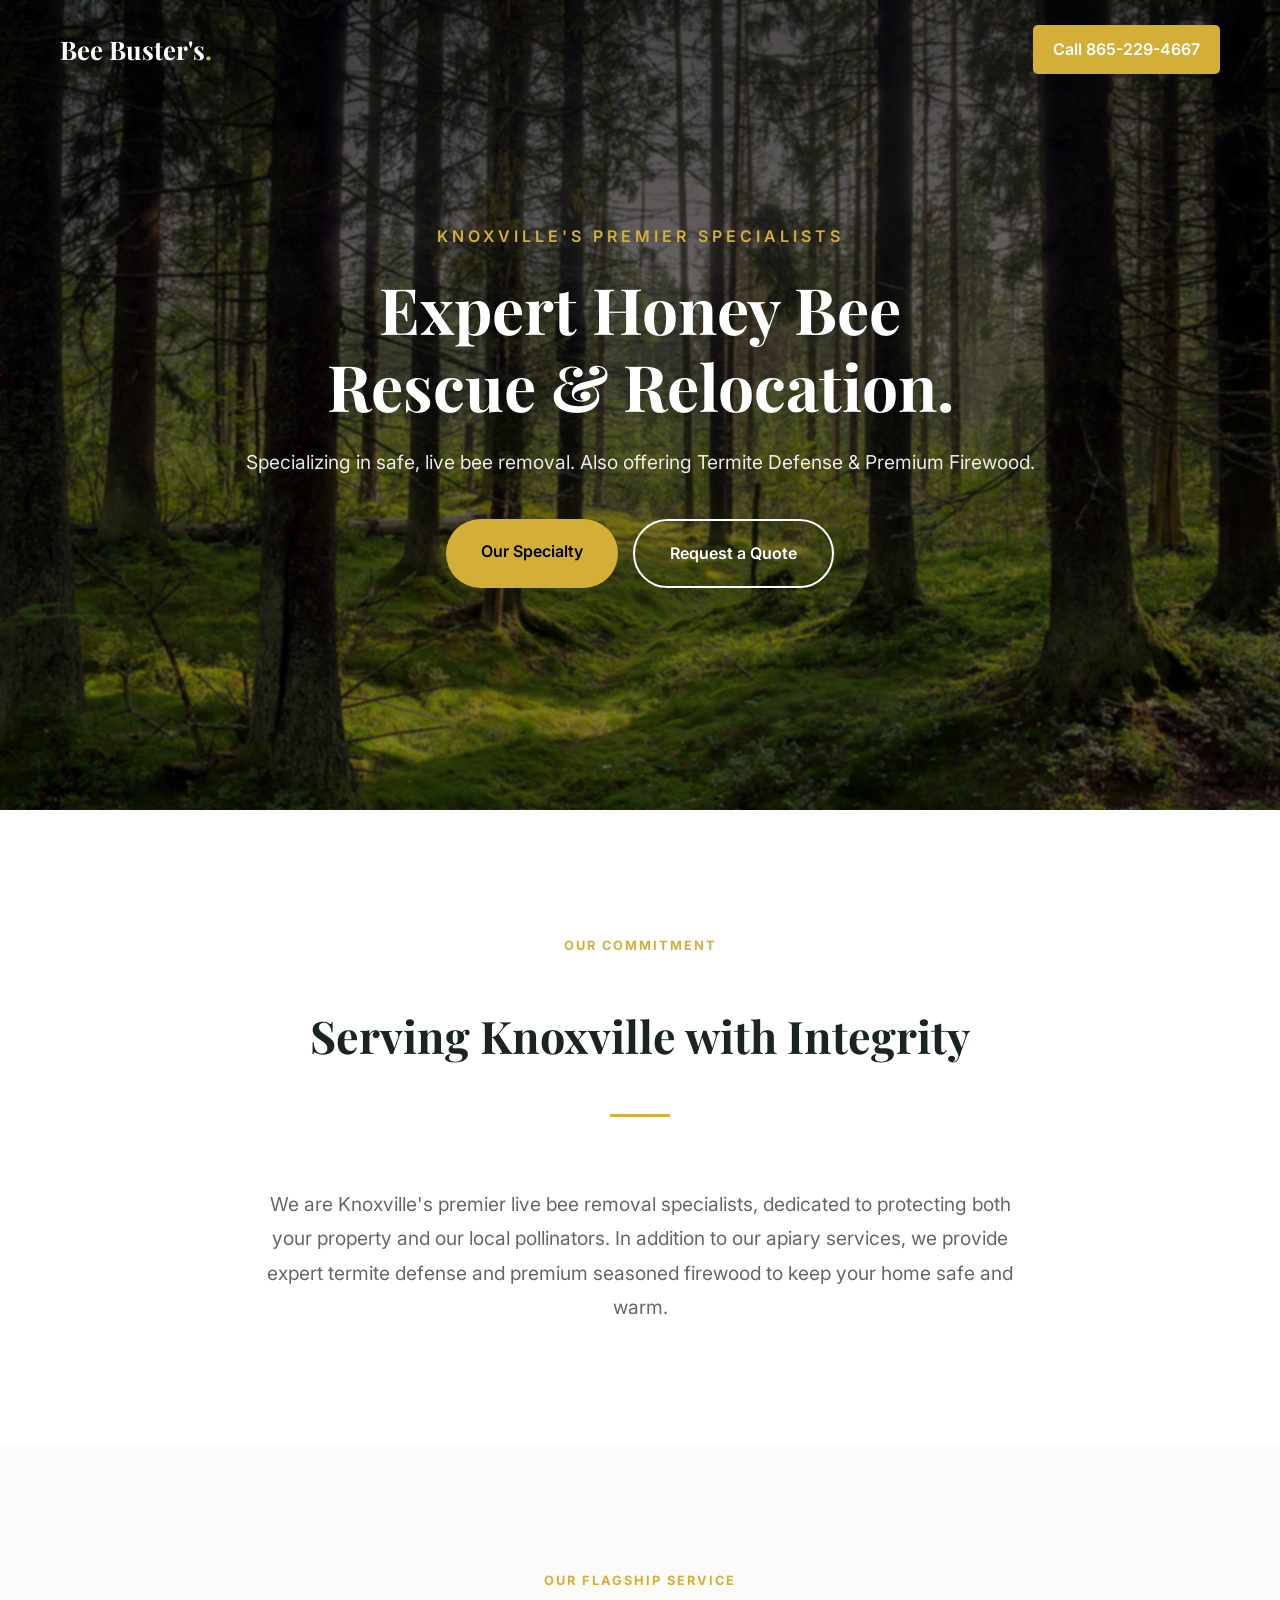
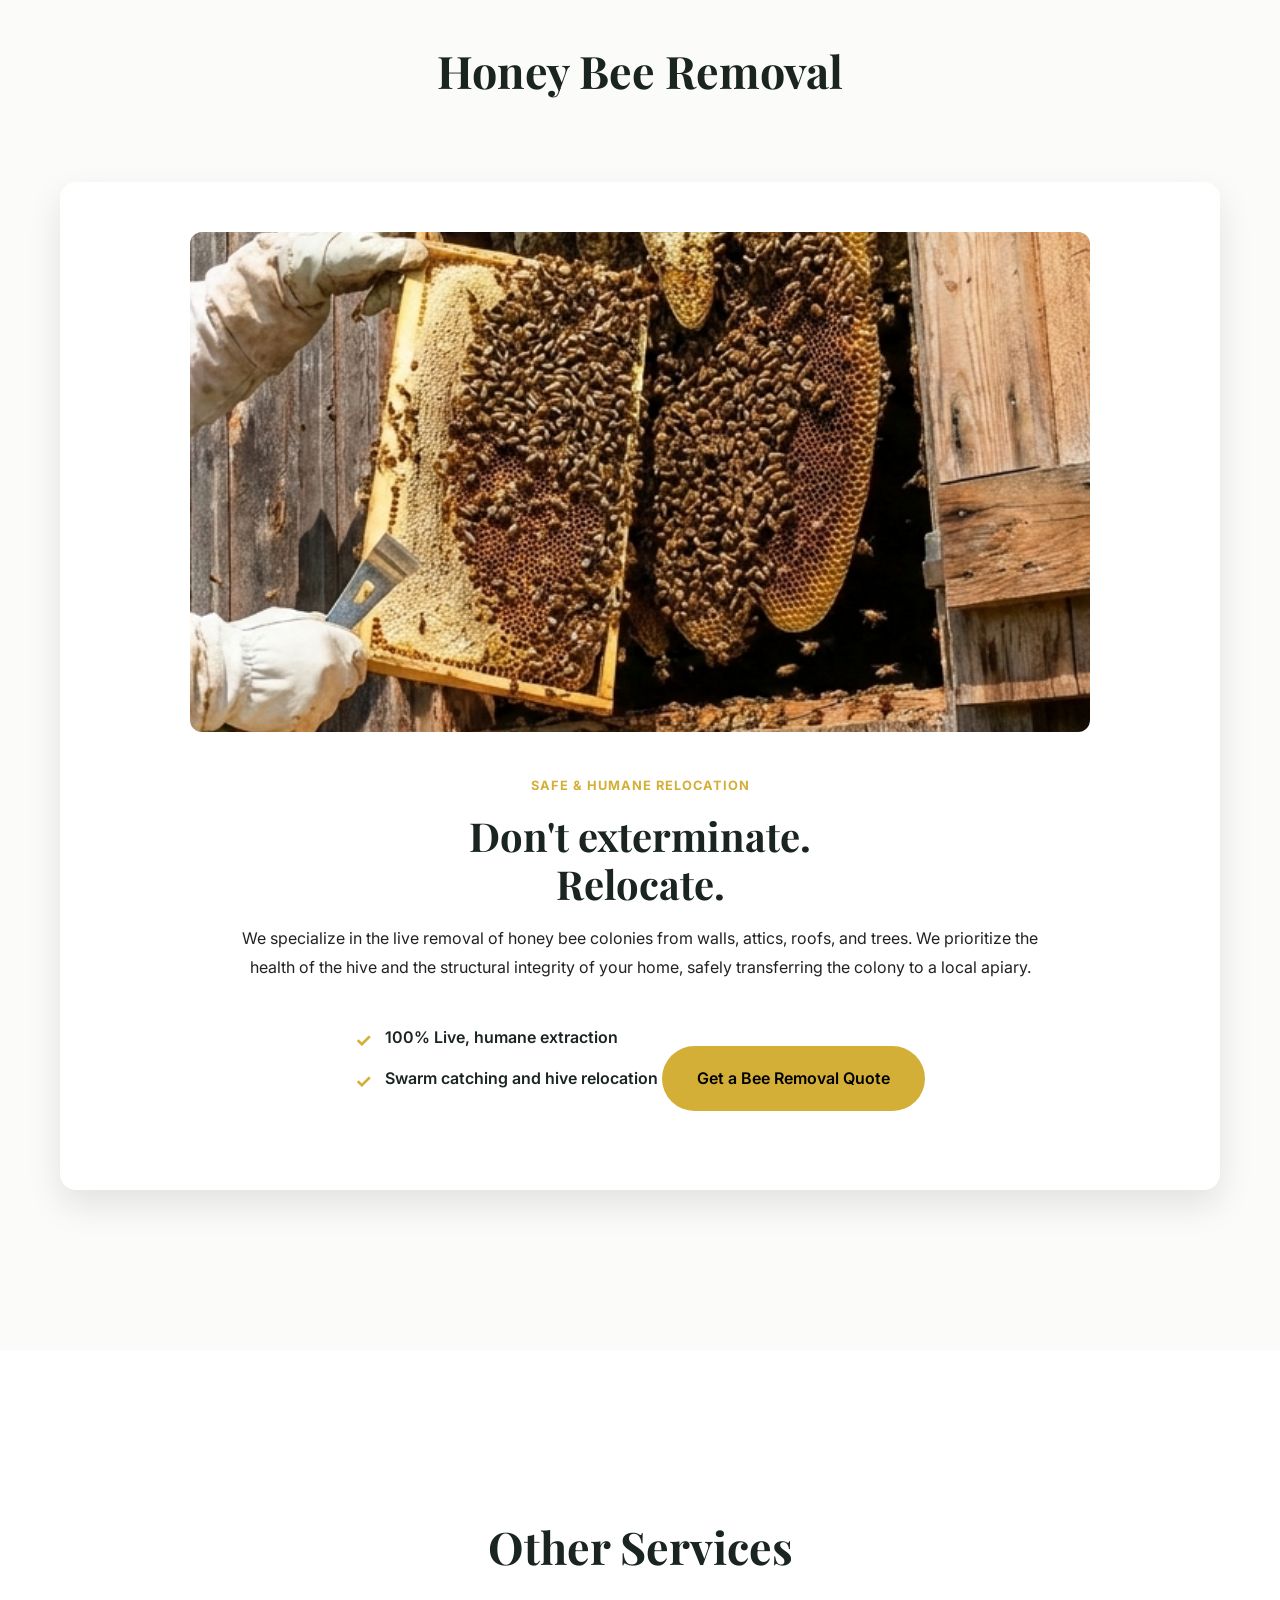
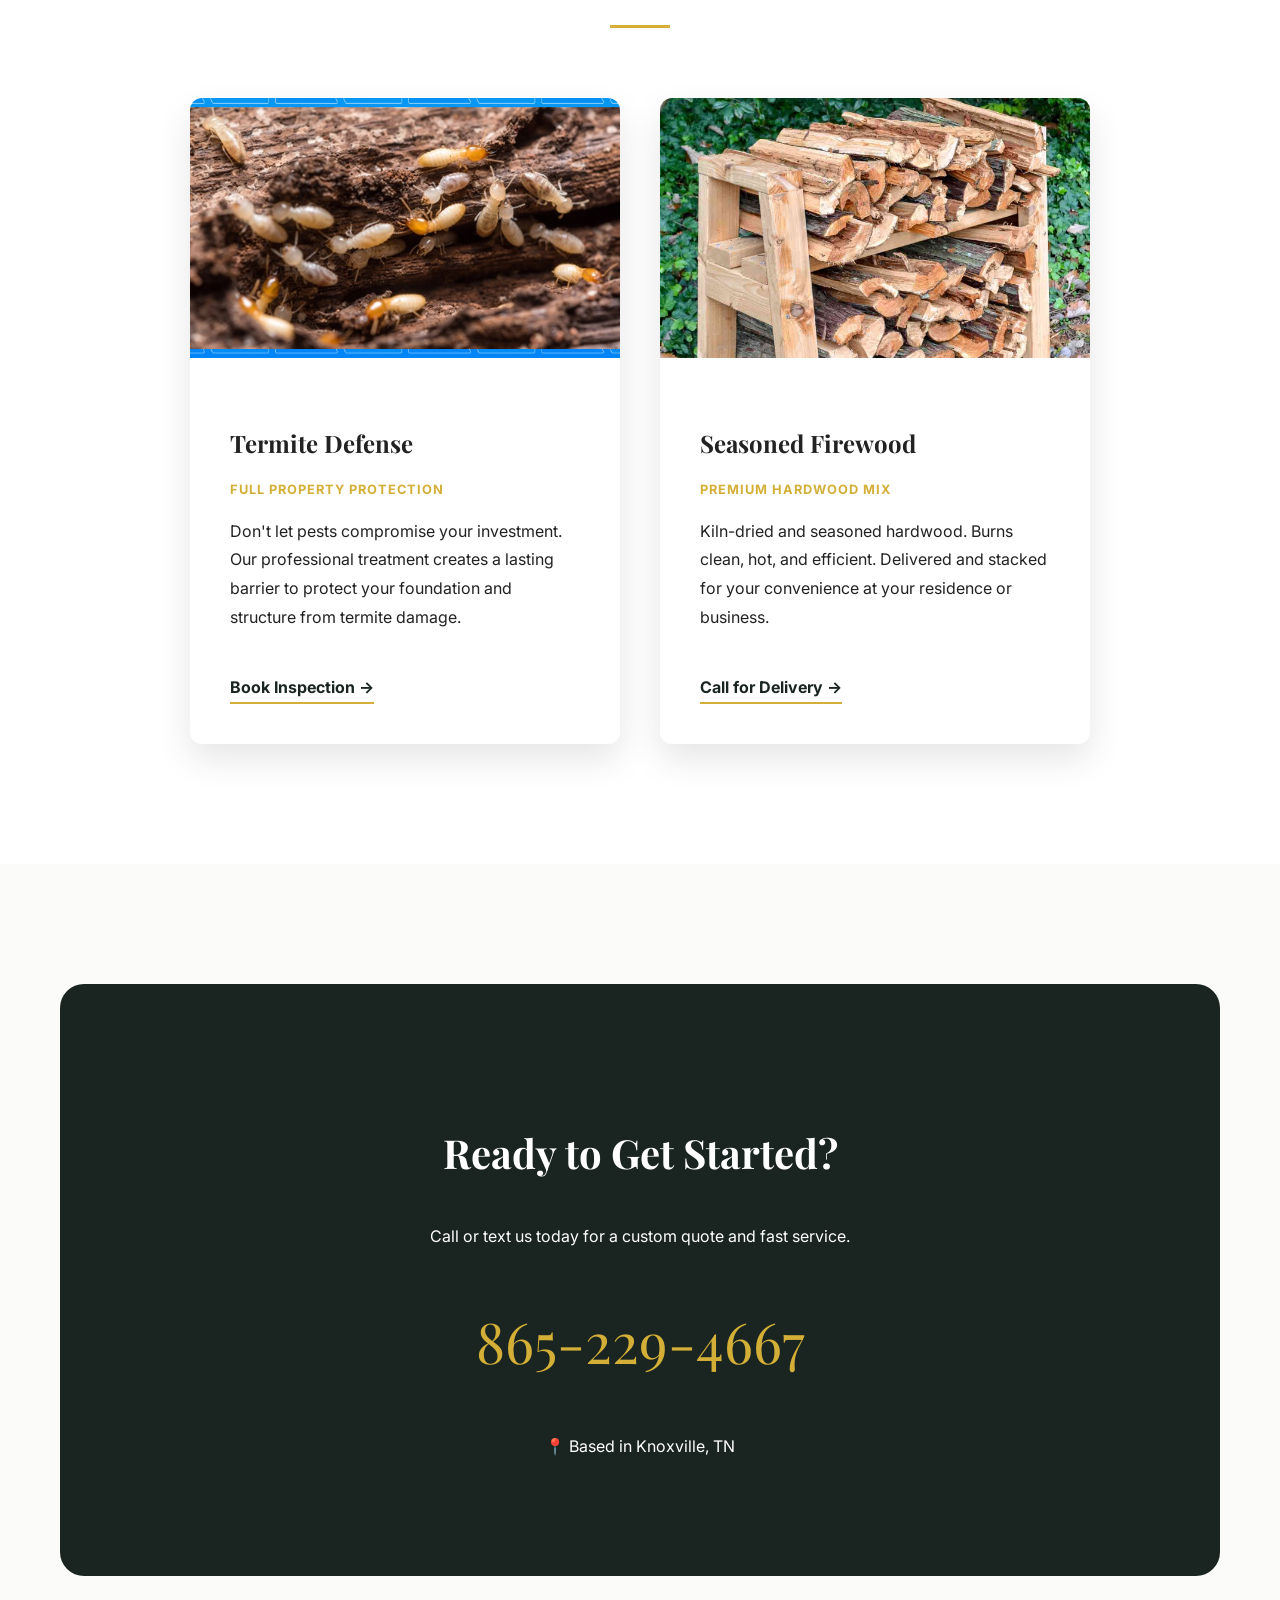
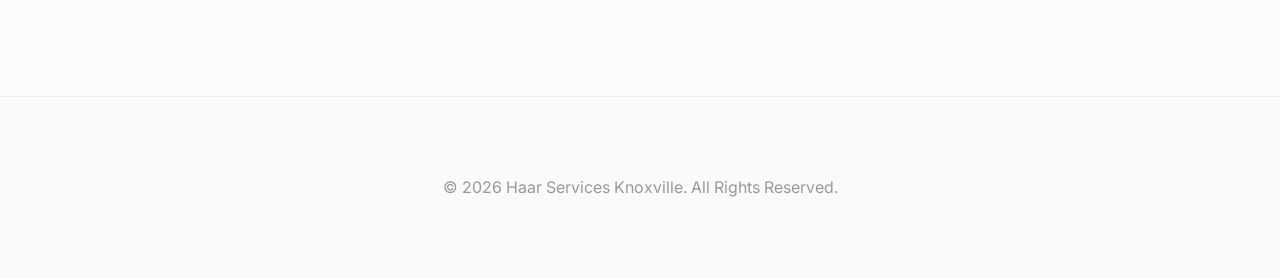
==== index.html @ 061ecbef "Remove redundant pre-title from Other Services section" ====
<!DOCTYPE html>
<html lang="en">
<head>
    <meta charset="UTF-8">
    <meta name="viewport" content="width=device-width, initial-scale=1.0">
    <title>Bee Buster's | Expert Honey Bee Removal</title>
    <link rel="stylesheet" href="style.css">
    <link rel="preconnect" href="https://fonts.googleapis.com">
    <link rel="preconnect" href="https://fonts.gstatic.com" crossorigin>
    <link href="https://fonts.googleapis.com/css2?family=Inter:wght@300;400;600&family=Playfair+Display:wght@700&display=swap" rel="stylesheet">
</head>
<body>

<nav class="navbar" id="navbar">
    <div class="nav-container">
        <a href="#" class="logo">Bee Buster's<span class="accent">.</span></a>
        <a href="tel:8652294667" class="nav-btn">Call 865-229-4667</a>
    </div>
</nav>

<header class="hero">
    <div class="hero-overlay"></div>
    <div class="hero-content fade-in">
        <span class="hero-subtitle">Knoxville's Premier Specialists</span>
        <h1>Expert Honey Bee<br>Rescue & Relocation.</h1>
        <p>Specializing in safe, live bee removal. Also offering Termite Defense & Premium Firewood.</p>
        <div class="hero-buttons">
            <a href="#bee-removal" class="call-btn primary-btn">Our Specialty</a>
            <a href="tel:8652294667" class="call-btn secondary-btn">Request a Quote</a>
        </div>
    </div>
</header>

<section class="about section-pad">
    <div class="container fade-in">
        <div class="section-header">
            <span class="pre-title">Our Commitment</span>
            <h2>Serving Knoxville with Integrity</h2>
            <div class="divider"></div>
        </div>
        <p class="lead-text">We are Knoxville's premier live bee removal specialists, dedicated to protecting both your property and our local pollinators. In addition to our apiary services, we provide expert termite defense and premium seasoned firewood to keep your home safe and warm.</p>
    </div>
</section>

<section id="bee-removal" class="services section-pad bg-light">
    <div class="container">
        <div class="section-header fade-in">
            <span class="pre-title">Our Flagship Service</span>
            <h2>Honey Bee Removal</h2>
        </div>
        
        <div class="featured-service fade-in delay-1">
            <div class="featured-img-wrapper">
                <img src="images/bee_removal.jpg" alt="Live Honey Bee Removal Service">
            </div>
            <div class="featured-content">
                <p class="sub-label">Safe & Humane Relocation</p>
                <h3>Don't exterminate. <br>Relocate.</h3>
                <p>We specialize in the live removal of honey bee colonies from walls, attics, roofs, and trees. We prioritize the health of the hive and the structural integrity of your home, safely transferring the colony to a local apiary.</p>
                
                <ul class="feature-list">
                    <li>100% Live, humane extraction</li>
                    <li>Swarm catching and hive relocation</li>
                </ul>
                
                <a href="tel:8652294667" class="call-btn primary-btn" style="display: inline-block;">Get a Bee Removal Quote</a>
            </div>
        </div>
    </div>
</section>

<section id="other-services" class="services section-pad">
    <div class="container">
        <div class="section-header fade-in">
            <h2>Other Services</h2>
            <div class="divider"></div>
        </div>
        
        <div class="service-container other-services-grid">
            <div class="card fade-in delay-1">
                <div class="card-image">
                    <img src="images/termite.jpg" alt="Termite Removal">
                </div>
                <div class="card-content">
                    <h3>Termite Defense</h3>
                    <p class="sub-label">Full Property Protection</p>
                    <p>Don't let pests compromise your investment. Our professional treatment creates a lasting barrier to protect your foundation and structure from termite damage.</p>
                    <a href="tel:8652294667" class="text-link">Book Inspection &rarr;</a>
                </div>
            </div>

            <div class="card fade-in delay-2">
                <div class="card-image">
                    <img src="images/woodpile.jpg" alt="Seasoned Firewood">
                </div>
                <div class="card-content">
                    <h3>Seasoned Firewood</h3>
                    <p class="sub-label">Premium Hardwood Mix</p>
                    <p>Kiln-dried and seasoned hardwood. Burns clean, hot, and efficient. Delivered and stacked for your convenience at your residence or business.</p>
                    <a href="tel:8652294667" class="text-link">Call for Delivery &rarr;</a>
                </div>
            </div>
        </div>
    </div>
</section>

<section class="contact section-pad bg-light">
    <div class="container fade-in">
        <div class="contact-box">
            <h2>Ready to Get Started?</h2>
            <p>Call or text us today for a custom quote and fast service.</p>
            <a href="tel:8652294667" class="big-phone">865-229-4667</a>
            <p class="location">📍 Based in Knoxville, TN</p>
        </div>
    </div>
</section>

<footer>
    <div class="container">
        <p>© 2026 Haar Services Knoxville. All Rights Reserved.</p>
    </div>
</footer>

<script>
    const observer = new IntersectionObserver((entries) => {
        entries.forEach(entry => {
            if (entry.isIntersecting) {
                entry.target.classList.add('visible');
            }
        });
    }, { threshold: 0.1 });

    document.querySelectorAll('.fade-in').forEach((el) => observer.observe(el));

    window.addEventListener('scroll', () => {
        const nav = document.getElementById('navbar');
        if (window.scrollY > 50) nav.classList.add('scrolled');
        else nav.classList.remove('scrolled');
    });
</script>

</body>
</html>
---- style.css ----
:root {
    --primary: #1A2521;       /* Deep Forest Green/Slate */
    --accent: #D4AF37;        /* Gold Accent */
    --text-dark: #222;
    --text-light: #f4f4f4;
    --bg-light: #FBFBF9;
    --white: #ffffff;
    --font-heading: 'Playfair Display', serif;
    --font-body: 'Inter', sans-serif;
    --shadow: 0 15px 35px rgba(0,0,0,0.1);
}

* { box-sizing: border-box; }
html { scroll-behavior: smooth; }

body {
    margin: 0;
    font-family: var(--font-body);
    color: var(--text-dark);
    background-color: var(--white);
    line-height: 1.8;
}

.container {
    max-width: 1200px;
    margin: 0 auto;
    padding: 0 20px;
}

/* --- Navigation --- */
.navbar {
    position: fixed;
    top: 0; width: 100%; padding: 25px 0;
    z-index: 1000; transition: 0.4s;
}

.navbar.scrolled {
    background: rgba(255, 255, 255, 0.95);
    padding: 15px 0;
    backdrop-filter: blur(10px);
    box-shadow: 0 5px 20px rgba(0,0,0,0.05);
}

.nav-container {
    display: flex; justify-content: space-between;
    align-items: center; max-width: 1200px; margin: 0 auto; padding: 0 20px;
}

.logo { font-family: var(--font-heading); font-size: 1.6rem; color: white; font-weight: 700; text-decoration: none; }
.navbar.scrolled .logo { color: var(--primary); }
.logo .accent { color: var(--accent); }

.nav-btn {
    background: var(--accent); color: white; text-decoration: none;
    padding: 10px 20px; border-radius: 5px; font-weight: 600;
}

/* --- Hero Section --- */
.hero {
    position: relative; height: 90vh;
    display: flex; align-items: center; justify-content: center;
    text-align: center; color: white;
    background: url('images/forest.jpg') center/cover no-repeat fixed;
}

.hero-overlay {
    position: absolute; top: 0; left: 0; width: 100%; height: 100%;
    background: linear-gradient(to bottom, rgba(0,0,0,0.7), rgba(0,0,0,0.4));
    backdrop-filter: blur(1px); z-index: 1;
}

.hero-content { position: relative; z-index: 2; max-width: 850px; padding: 0 20px; }
.hero-subtitle { text-transform: uppercase; letter-spacing: 4px; color: var(--accent); font-weight: 600; }
.hero h1 { font-size: clamp(2.5rem, 5vw, 4rem); margin: 20px 0; font-family: var(--font-heading); line-height: 1.2; }
.hero p { font-size: 1.2rem; margin-bottom: 40px; opacity: 0.9; }

.hero-buttons { display: flex; gap: 15px; justify-content: center; flex-wrap: wrap; }
.call-btn { padding: 18px 35px; border-radius: 50px; font-weight: 600; transition: 0.3s; text-decoration: none; }
.primary-btn { background: var(--accent); color: #000; }
.secondary-btn { border: 2px solid white; color: white; }
.call-btn:hover { transform: translateY(-3px); box-shadow: 0 10px 20px rgba(0,0,0,0.2); }

/* --- Content Sections --- */
.section-pad { padding: 120px 0; }
.bg-light { background-color: var(--bg-light); }
.section-header { text-align: center; margin-bottom: 70px; }
.pre-title { color: var(--accent); font-weight: 700; letter-spacing: 2px; font-size: 0.8rem; text-transform: uppercase; }
.section-header h2 { font-size: 2.8rem; color: var(--primary); font-family: var(--font-heading); }
.divider { width: 60px; height: 3px; background: var(--accent); margin: 20px auto; }
.lead-text { max-width: 750px; margin: 0 auto; text-align: center; font-size: 1.2rem; color: #666; }

/* --- Featured Service (Bee Removal) --- */
.featured-service {
    display: flex;
    flex-direction: column; /* Stacks the image and text vertically */
    gap: 30px;
    align-items: center;    /* Centers everything horizontally */
    text-align: center;     /* Centers the text */
    background: white;
    border-radius: 16px;
    overflow: hidden;
    box-shadow: var(--shadow);
    padding: 50px 40px;
    margin-bottom: 40px;
}

.featured-img-wrapper {
    width: 100%;
    max-width: 900px; /* Prevents the image from getting overly massive on large screens */
    border-radius: 12px;
    overflow: hidden;
}

.featured-img-wrapper img {
    width: 100%;
    height: 100%;
    max-height: 500px; /* Keeps the image at a nice cinematic height */
    object-fit: cover;
    display: block;
    transition: 0.6s ease;
}

.featured-service:hover .featured-img-wrapper img {
    transform: scale(1.03);
}

.featured-content {
    width: 100%;
    max-width: 800px; /* Keeps text lines from getting too wide to read easily */
    padding: 0;
}

.featured-content h3 {
    font-family: var(--font-heading);
    font-size: 2.5rem;
    color: var(--primary);
    margin-top: 0;
    margin-bottom: 15px;
    line-height: 1.2;
}

.feature-list {
    list-style: none;
    padding: 0;
    margin: 25px auto 35px auto; /* Centers the list block itself */
    display: inline-block;       /* Allows auto margins to center it */
    text-align: left;            /* Keeps the text and checkmarks aligned nicely to the left */
}

.feature-list li {
    margin-bottom: 12px;
    padding-left: 30px;
    position: relative;
    font-weight: 600;
    color: var(--primary);
}

.feature-list li::before {
    content: '✓';
    color: var(--accent);
    position: absolute;
    left: 0;
    font-size: 1.2rem;
    font-weight: bold;
}

/* --- Service Cards (Termites & Firewood) --- */
.service-container { display: grid; grid-template-columns: repeat(auto-fit, minmax(320px, 1fr)); gap: 40px; }
.other-services-grid { max-width: 900px; margin: 0 auto; } /* Keeps 2 cards from stretching too wide */

.card {
    background: white; border-radius: 12px; overflow: hidden;
    box-shadow: var(--shadow); transition: 0.4s ease;
}
.card:hover { transform: translateY(-12px); box-shadow: 0 30px 60px rgba(0,0,0,0.12); }

.card-image { height: 260px; position: relative; overflow: hidden; }
.card-image img { width: 100%; height: 100%; object-fit: cover; transition: 0.6s; }
.card:hover .card-image img { transform: scale(1.1); }

.card-content { padding: 40px; }
.card-content h3 { font-family: var(--font-heading); font-size: 1.5rem; margin-bottom: 10px; }
.sub-label { color: var(--accent); text-transform: uppercase; font-size: 0.8rem; font-weight: 700; margin-bottom: 15px; letter-spacing: 1px; }
.text-link { display: inline-block; margin-top: 25px; color: var(--primary); font-weight: 700; border-bottom: 2px solid var(--accent); text-decoration: none; }

/* --- Contact Box --- */
.contact-box {
    background: var(--primary); color: white; padding: 100px 40px;
    border-radius: 24px; text-align: center;
}
.contact-box h2 { font-family: var(--font-heading); font-size: 2.5rem; }
.big-phone { display: block; font-size: 3.5rem; color: var(--accent); margin: 40px 0; font-family: var(--font-heading); text-decoration: none; }

/* --- Animations --- */
.fade-in { opacity: 0; transform: translateY(40px); transition: 1s cubic-bezier(0.22, 1, 0.36, 1); }
.fade-in.visible { opacity: 1; transform: translateY(0); }
.delay-1 { transition-delay: 0.1s; }
.delay-2 { transition-delay: 0.2s; }
.delay-3 { transition-delay: 0.3s; }

footer { padding: 60px 0; text-align: center; background: #fafafa; color: #999; border-top: 1px solid #eee; }

/* --- Responsive Media Queries --- */
@media (max-width: 900px) {
    /* Adjusts the featured bee section padding for tablets/mobile */
    .featured-service { padding: 25px; }
    .featured-img-wrapper img { min-height: 250px; }
}

@media (max-width: 768px) {
    /* General mobile adjustments */
    .hero h1 { font-size: 2.8rem; }
    .big-phone { font-size: 2.2rem; }
    .section-header h2 { font-size: 2.2rem; }
}
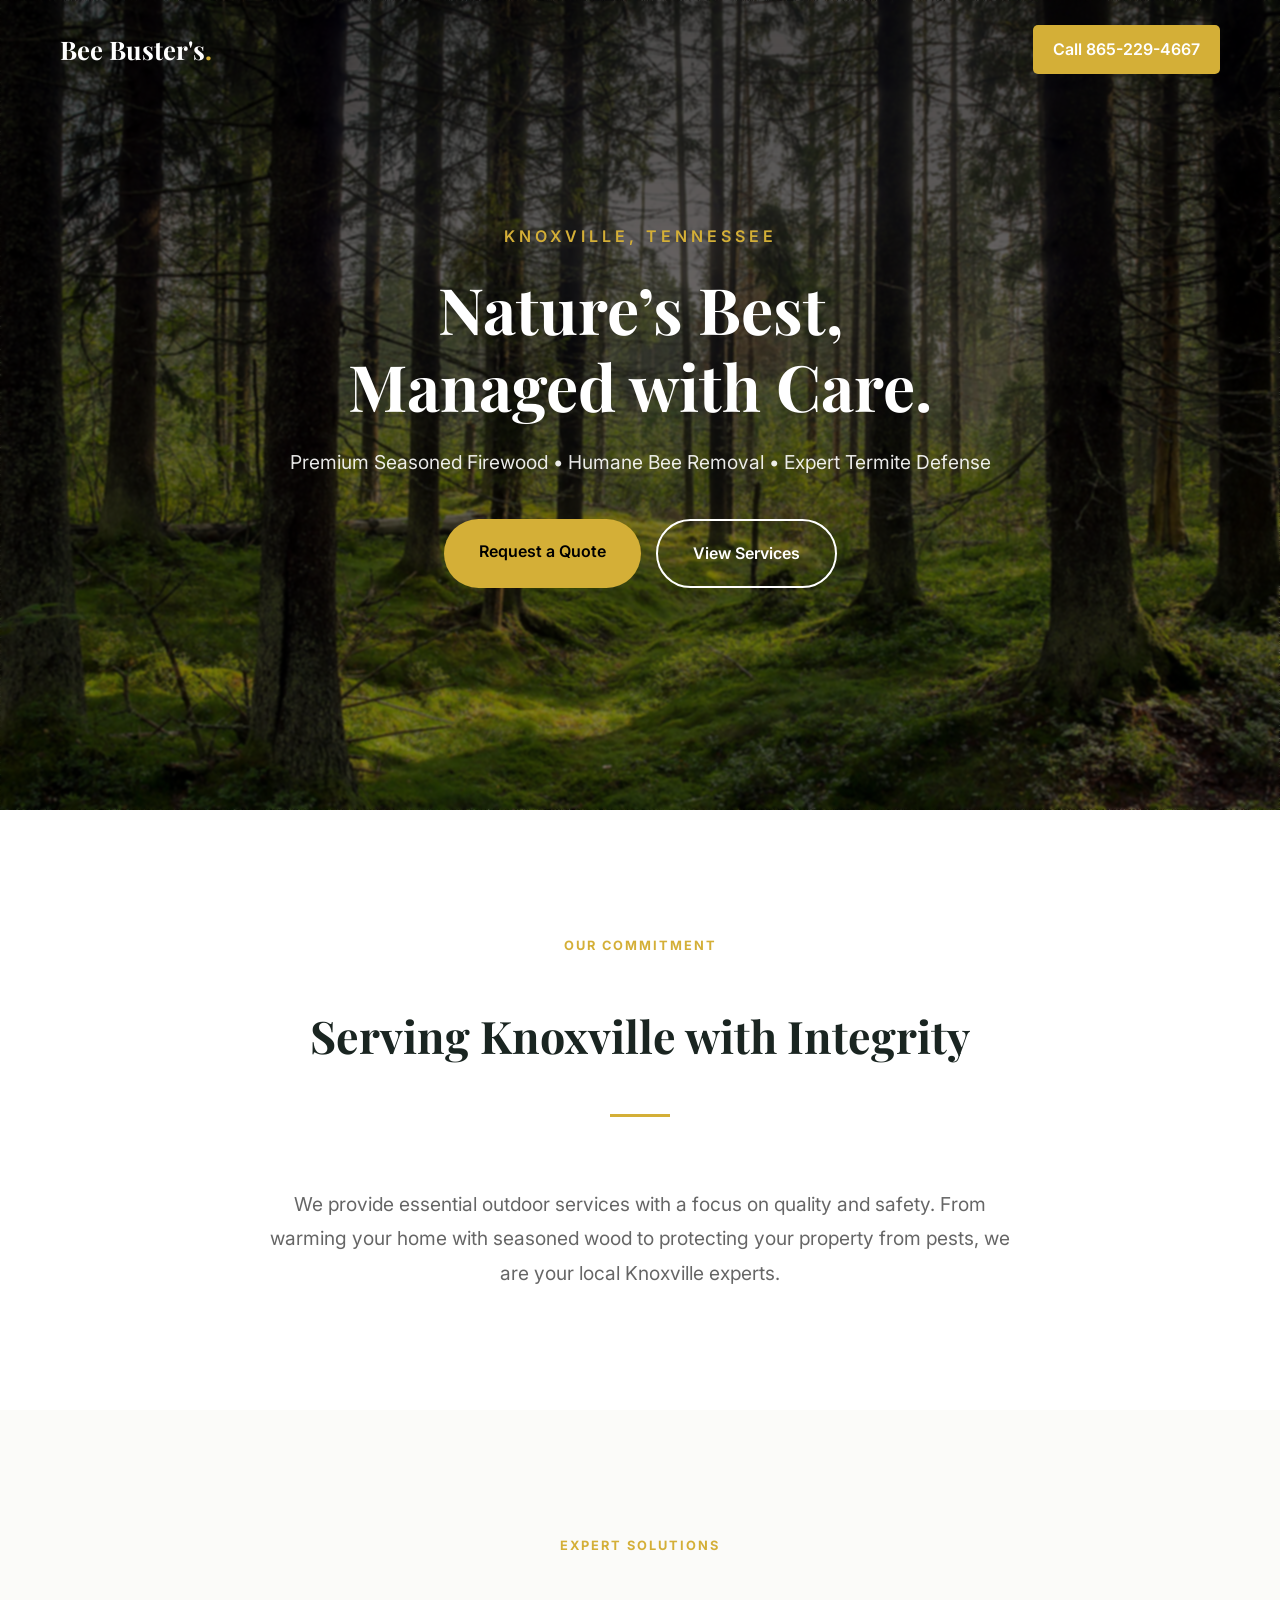
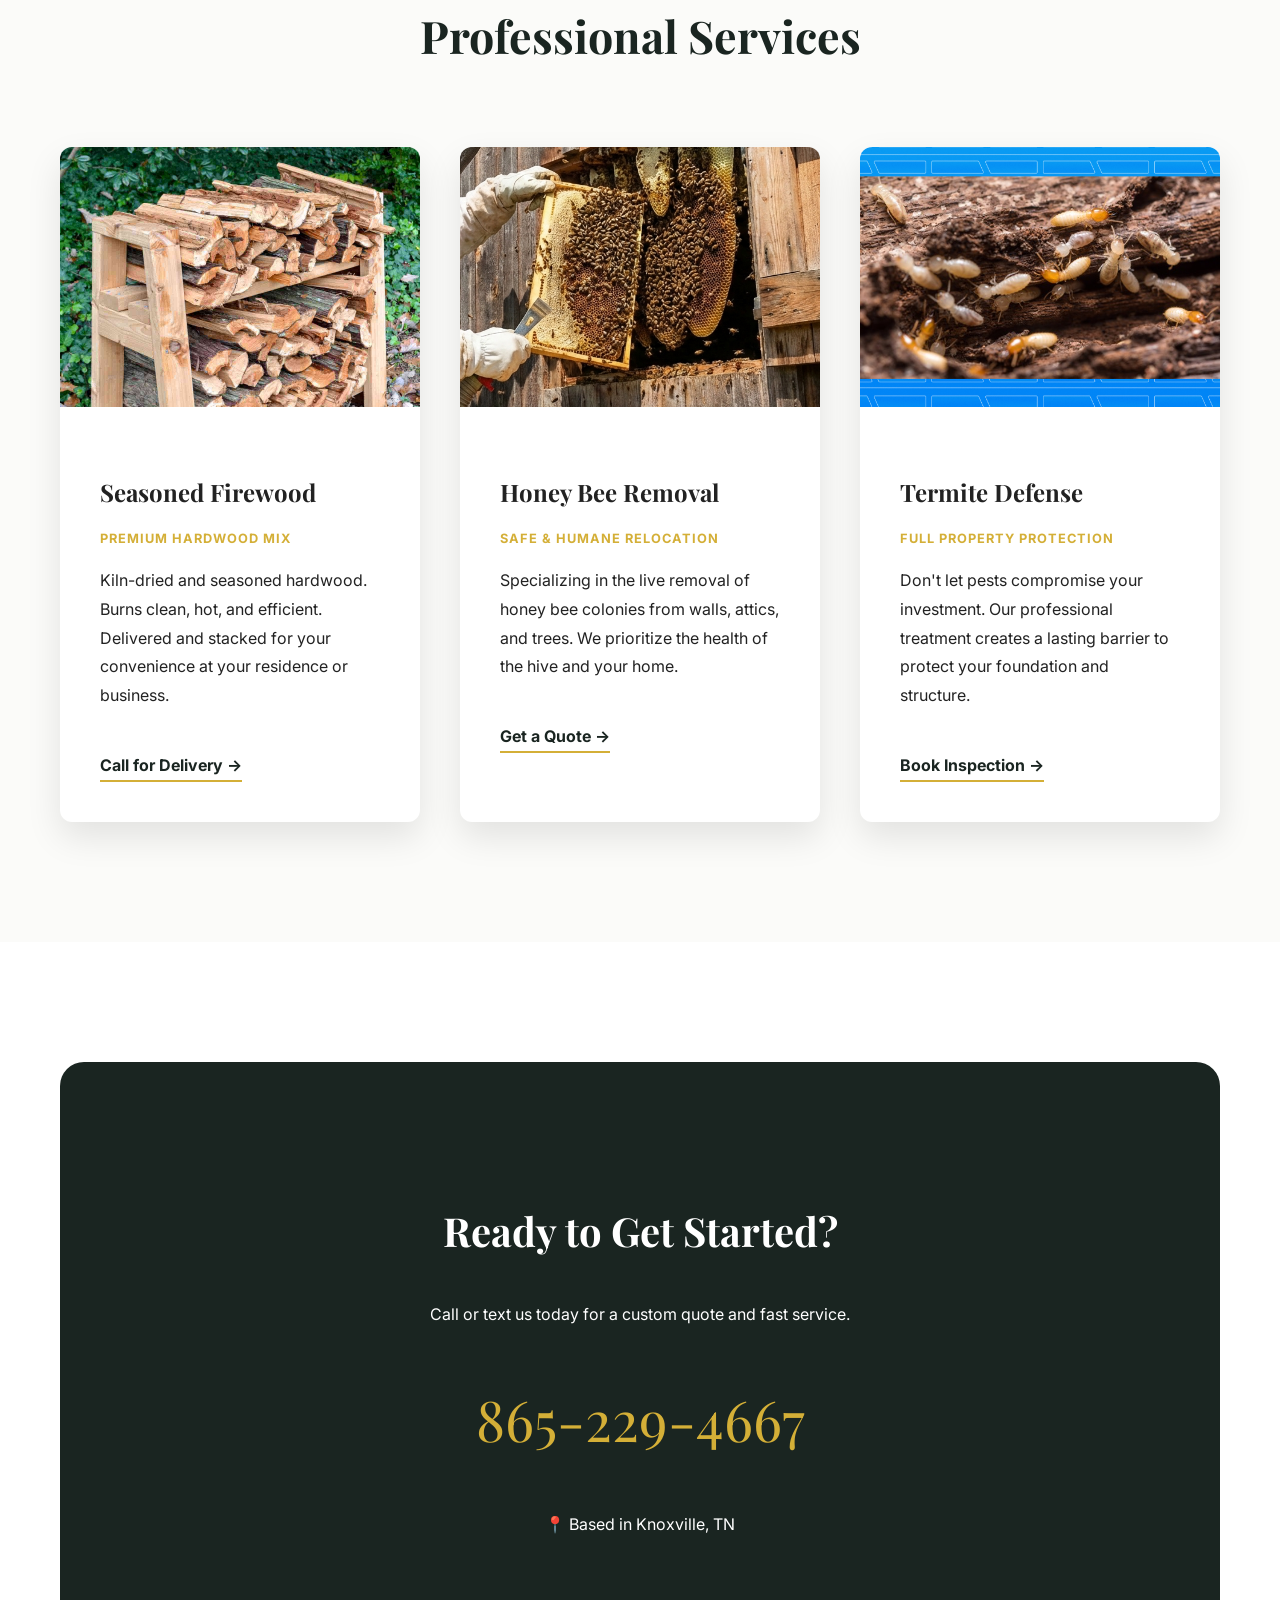
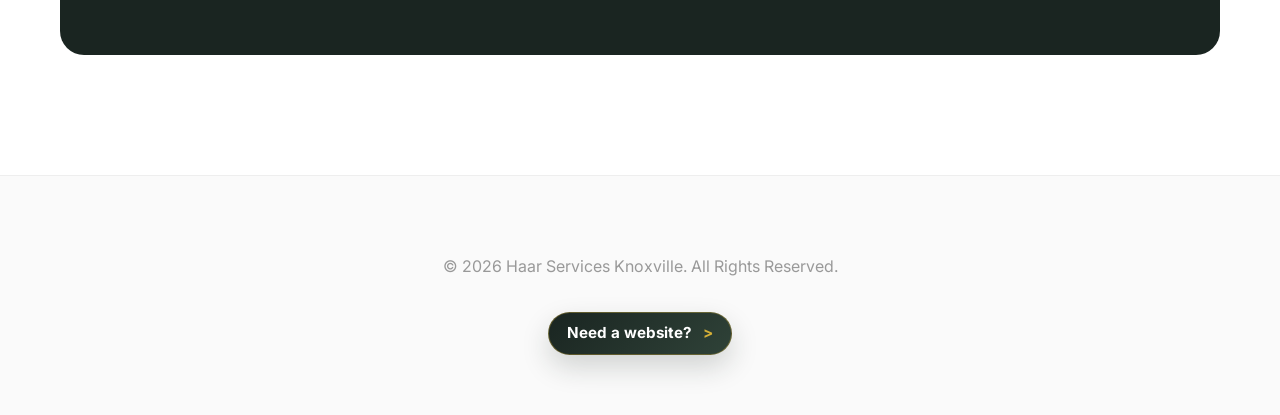
==== commit 813344f5: "Add creator contact section with toggle functionality in footer" ====
--- a/index.html
+++ b/index.html
@@ -3,7 +3,7 @@
 <head>
     <meta charset="UTF-8">
     <meta name="viewport" content="width=device-width, initial-scale=1.0">
-    <title>Bee Buster's | Expert Honey Bee Removal</title>
+    <title>Haar Services | Firewood, Bee Removal & Termite Control</title>
     <link rel="stylesheet" href="style.css">
     <link rel="preconnect" href="https://fonts.googleapis.com">
     <link rel="preconnect" href="https://fonts.gstatic.com" crossorigin>
@@ -21,12 +21,12 @@
 <header class="hero">
     <div class="hero-overlay"></div>
     <div class="hero-content fade-in">
-        <span class="hero-subtitle">Knoxville's Premier Specialists</span>
-        <h1>Expert Honey Bee<br>Rescue & Relocation.</h1>
-        <p>Specializing in safe, live bee removal. Also offering Termite Defense & Premium Firewood.</p>
+        <span class="hero-subtitle">Knoxville, Tennessee</span>
+        <h1>Nature’s Best,<br>Managed with Care.</h1>
+        <p>Premium Seasoned Firewood • Humane Bee Removal • Expert Termite Defense</p>
         <div class="hero-buttons">
-            <a href="#bee-removal" class="call-btn primary-btn">Our Specialty</a>
-            <a href="tel:8652294667" class="call-btn secondary-btn">Request a Quote</a>
+            <a href="tel:8652294667" class="call-btn primary-btn">Request a Quote</a>
+            <a href="#services" class="call-btn secondary-btn">View Services</a>
         </div>
     </div>
 </header>
@@ -38,58 +38,19 @@
             <h2>Serving Knoxville with Integrity</h2>
             <div class="divider"></div>
         </div>
-        <p class="lead-text">We are Knoxville's premier live bee removal specialists, dedicated to protecting both your property and our local pollinators. In addition to our apiary services, we provide expert termite defense and premium seasoned firewood to keep your home safe and warm.</p>
+        <p class="lead-text">We provide essential outdoor services with a focus on quality and safety. From warming your home with seasoned wood to protecting your property from pests, we are your local Knoxville experts.</p>
     </div>
 </section>
 
-<section id="bee-removal" class="services section-pad bg-light">
+<section id="services" class="services section-pad bg-light">
     <div class="container">
         <div class="section-header fade-in">
-            <span class="pre-title">Our Flagship Service</span>
-            <h2>Honey Bee Removal</h2>
+            <span class="pre-title">Expert Solutions</span>
+            <h2>Professional Services</h2>
         </div>
         
-        <div class="featured-service fade-in delay-1">
-            <div class="featured-img-wrapper">
-                <img src="images/bee_removal.jpg" alt="Live Honey Bee Removal Service">
-            </div>
-            <div class="featured-content">
-                <p class="sub-label">Safe & Humane Relocation</p>
-                <h3>Don't exterminate. <br>Relocate.</h3>
-                <p>We specialize in the live removal of honey bee colonies from walls, attics, roofs, and trees. We prioritize the health of the hive and the structural integrity of your home, safely transferring the colony to a local apiary.</p>
-                
-                <ul class="feature-list">
-                    <li>100% Live, humane extraction</li>
-                    <li>Swarm catching and hive relocation</li>
-                </ul>
-                
-                <a href="tel:8652294667" class="call-btn primary-btn" style="display: inline-block;">Get a Bee Removal Quote</a>
-            </div>
-        </div>
-    </div>
-</section>
-
-<section id="other-services" class="services section-pad">
-    <div class="container">
-        <div class="section-header fade-in">
-            <h2>Other Services</h2>
-            <div class="divider"></div>
-        </div>
-        
-        <div class="service-container other-services-grid">
+        <div class="service-container">
             <div class="card fade-in delay-1">
-                <div class="card-image">
-                    <img src="images/termite.jpg" alt="Termite Removal">
-                </div>
-                <div class="card-content">
-                    <h3>Termite Defense</h3>
-                    <p class="sub-label">Full Property Protection</p>
-                    <p>Don't let pests compromise your investment. Our professional treatment creates a lasting barrier to protect your foundation and structure from termite damage.</p>
-                    <a href="tel:8652294667" class="text-link">Book Inspection &rarr;</a>
-                </div>
-            </div>
-
-            <div class="card fade-in delay-2">
                 <div class="card-image">
                     <img src="images/woodpile.jpg" alt="Seasoned Firewood">
                 </div>
@@ -100,11 +61,35 @@
                     <a href="tel:8652294667" class="text-link">Call for Delivery &rarr;</a>
                 </div>
             </div>
+
+            <div class="card fade-in delay-2">
+                <div class="card-image">
+                    <img src="images/bee_removal.jpg" alt="Honey Bee Removal">
+                </div>
+                <div class="card-content">
+                    <h3>Honey Bee Removal</h3>
+                    <p class="sub-label">Safe & Humane Relocation</p>
+                    <p>Specializing in the live removal of honey bee colonies from walls, attics, and trees. We prioritize the health of the hive and your home.</p>
+                    <a href="tel:8652294667" class="text-link">Get a Quote &rarr;</a>
+                </div>
+            </div>
+
+            <div class="card fade-in delay-3">
+                <div class="card-image">
+                    <img src="images/termite.jpg" alt="Termite Removal">
+                </div>
+                <div class="card-content">
+                    <h3>Termite Defense</h3>
+                    <p class="sub-label">Full Property Protection</p>
+                    <p>Don't let pests compromise your investment. Our professional treatment creates a lasting barrier to protect your foundation and structure.</p>
+                    <a href="tel:8652294667" class="text-link">Book Inspection &rarr;</a>
+                </div>
+            </div>
         </div>
     </div>
 </section>
 
-<section class="contact section-pad bg-light">
+<section class="contact section-pad">
     <div class="container fade-in">
         <div class="contact-box">
             <h2>Ready to Get Started?</h2>
@@ -118,6 +103,17 @@
 <footer>
     <div class="container">
         <p>© 2026 Haar Services Knoxville. All Rights Reserved.</p>
+        <div class="creator-badge">
+            <button class="creator-toggle" type="button" aria-expanded="false" aria-controls="creator-contact">
+                Need a website?
+            </button>
+            <div class="creator-contact" id="creator-contact" hidden>
+                <span>Call/Text:</span>
+                <a href="tel:4044836216">404-483-6216</a>
+                <span>or Email me at:</span>
+                <a href="mailto:mehta.dimple94@gmail.com?subject=Website%20Inquiry">mehta.dimple94@gmail.com</a>
+            </div>
+        </div>
     </div>
 </footer>
 
@@ -137,7 +133,18 @@
         if (window.scrollY > 50) nav.classList.add('scrolled');
         else nav.classList.remove('scrolled');
     });
+
+    const creatorToggle = document.querySelector('.creator-toggle');
+    const creatorContact = document.getElementById('creator-contact');
+
+    if (creatorToggle && creatorContact) {
+        creatorToggle.addEventListener('click', () => {
+            const isExpanded = creatorToggle.getAttribute('aria-expanded') === 'true';
+            creatorToggle.setAttribute('aria-expanded', String(!isExpanded));
+            creatorContact.hidden = isExpanded;
+        });
+    }
 </script>
 
 </body>
-</html>+</html>
--- a/style.css
+++ b/style.css
@@ -89,85 +89,8 @@
 .divider { width: 60px; height: 3px; background: var(--accent); margin: 20px auto; }
 .lead-text { max-width: 750px; margin: 0 auto; text-align: center; font-size: 1.2rem; color: #666; }
 
-/* --- Featured Service (Bee Removal) --- */
-.featured-service {
-    display: flex;
-    flex-direction: column; /* Stacks the image and text vertically */
-    gap: 30px;
-    align-items: center;    /* Centers everything horizontally */
-    text-align: center;     /* Centers the text */
-    background: white;
-    border-radius: 16px;
-    overflow: hidden;
-    box-shadow: var(--shadow);
-    padding: 50px 40px;
-    margin-bottom: 40px;
-}
-
-.featured-img-wrapper {
-    width: 100%;
-    max-width: 900px; /* Prevents the image from getting overly massive on large screens */
-    border-radius: 12px;
-    overflow: hidden;
-}
-
-.featured-img-wrapper img {
-    width: 100%;
-    height: 100%;
-    max-height: 500px; /* Keeps the image at a nice cinematic height */
-    object-fit: cover;
-    display: block;
-    transition: 0.6s ease;
-}
-
-.featured-service:hover .featured-img-wrapper img {
-    transform: scale(1.03);
-}
-
-.featured-content {
-    width: 100%;
-    max-width: 800px; /* Keeps text lines from getting too wide to read easily */
-    padding: 0;
-}
-
-.featured-content h3 {
-    font-family: var(--font-heading);
-    font-size: 2.5rem;
-    color: var(--primary);
-    margin-top: 0;
-    margin-bottom: 15px;
-    line-height: 1.2;
-}
-
-.feature-list {
-    list-style: none;
-    padding: 0;
-    margin: 25px auto 35px auto; /* Centers the list block itself */
-    display: inline-block;       /* Allows auto margins to center it */
-    text-align: left;            /* Keeps the text and checkmarks aligned nicely to the left */
-}
-
-.feature-list li {
-    margin-bottom: 12px;
-    padding-left: 30px;
-    position: relative;
-    font-weight: 600;
-    color: var(--primary);
-}
-
-.feature-list li::before {
-    content: '✓';
-    color: var(--accent);
-    position: absolute;
-    left: 0;
-    font-size: 1.2rem;
-    font-weight: bold;
-}
-
-/* --- Service Cards (Termites & Firewood) --- */
+/* --- Service Cards --- */
 .service-container { display: grid; grid-template-columns: repeat(auto-fit, minmax(320px, 1fr)); gap: 40px; }
-.other-services-grid { max-width: 900px; margin: 0 auto; } /* Keeps 2 cards from stretching too wide */
-
 .card {
     background: white; border-radius: 12px; overflow: hidden;
     box-shadow: var(--shadow); transition: 0.4s ease;
@@ -200,16 +123,79 @@
 
 footer { padding: 60px 0; text-align: center; background: #fafafa; color: #999; border-top: 1px solid #eee; }
 
-/* --- Responsive Media Queries --- */
-@media (max-width: 900px) {
-    /* Adjusts the featured bee section padding for tablets/mobile */
-    .featured-service { padding: 25px; }
-    .featured-img-wrapper img { min-height: 250px; }
+.creator-badge {
+    display: inline-grid;
+    justify-items: center;
+    gap: 10px;
+    margin-top: 16px;
+    font-size: 0.95rem;
+    line-height: 1.2;
+}
+
+.creator-toggle {
+    border: 1px solid rgba(212, 175, 55, 0.35);
+    border-radius: 999px;
+    padding: 11px 18px;
+    color: var(--white);
+    background: linear-gradient(135deg, var(--primary), #2f4238);
+    box-shadow: 0 12px 28px rgba(26,37,33,0.18);
+    font: inherit;
+    font-weight: 700;
+    cursor: pointer;
+    transition: 0.25s ease;
+}
+
+.creator-toggle::after {
+    content: ">";
+    display: inline-block;
+    margin-left: 7px;
+    color: var(--accent);
+    font-weight: 700;
+    transition: 0.25s ease;
+}
+
+.creator-toggle[aria-expanded="true"]::after {
+    transform: rotate(90deg);
+}
+
+.creator-toggle:hover {
+    border-color: var(--accent);
+    transform: translateY(-2px);
+    box-shadow: 0 16px 34px rgba(26,37,33,0.22);
+}
+
+.creator-contact {
+    display: inline-flex;
+    align-items: center;
+    justify-content: center;
+    flex-wrap: wrap;
+    gap: 6px;
+    max-width: 100%;
+    padding: 11px 16px;
+    border: 1px solid #e6e0d2;
+    border-radius: 14px;
+    color: #777;
+    background: var(--white);
+    box-shadow: 0 10px 24px rgba(0,0,0,0.06);
+}
+
+.creator-contact[hidden] {
+    display: none;
+}
+
+.creator-badge a {
+    color: var(--primary);
+    font-weight: 700;
+    text-decoration: none;
+}
+
+.creator-badge a:hover {
+    color: var(--accent);
 }
 
 @media (max-width: 768px) {
-    /* General mobile adjustments */
     .hero h1 { font-size: 2.8rem; }
     .big-phone { font-size: 2.2rem; }
     .section-header h2 { font-size: 2.2rem; }
-}+    .creator-contact { max-width: 320px; }
+}
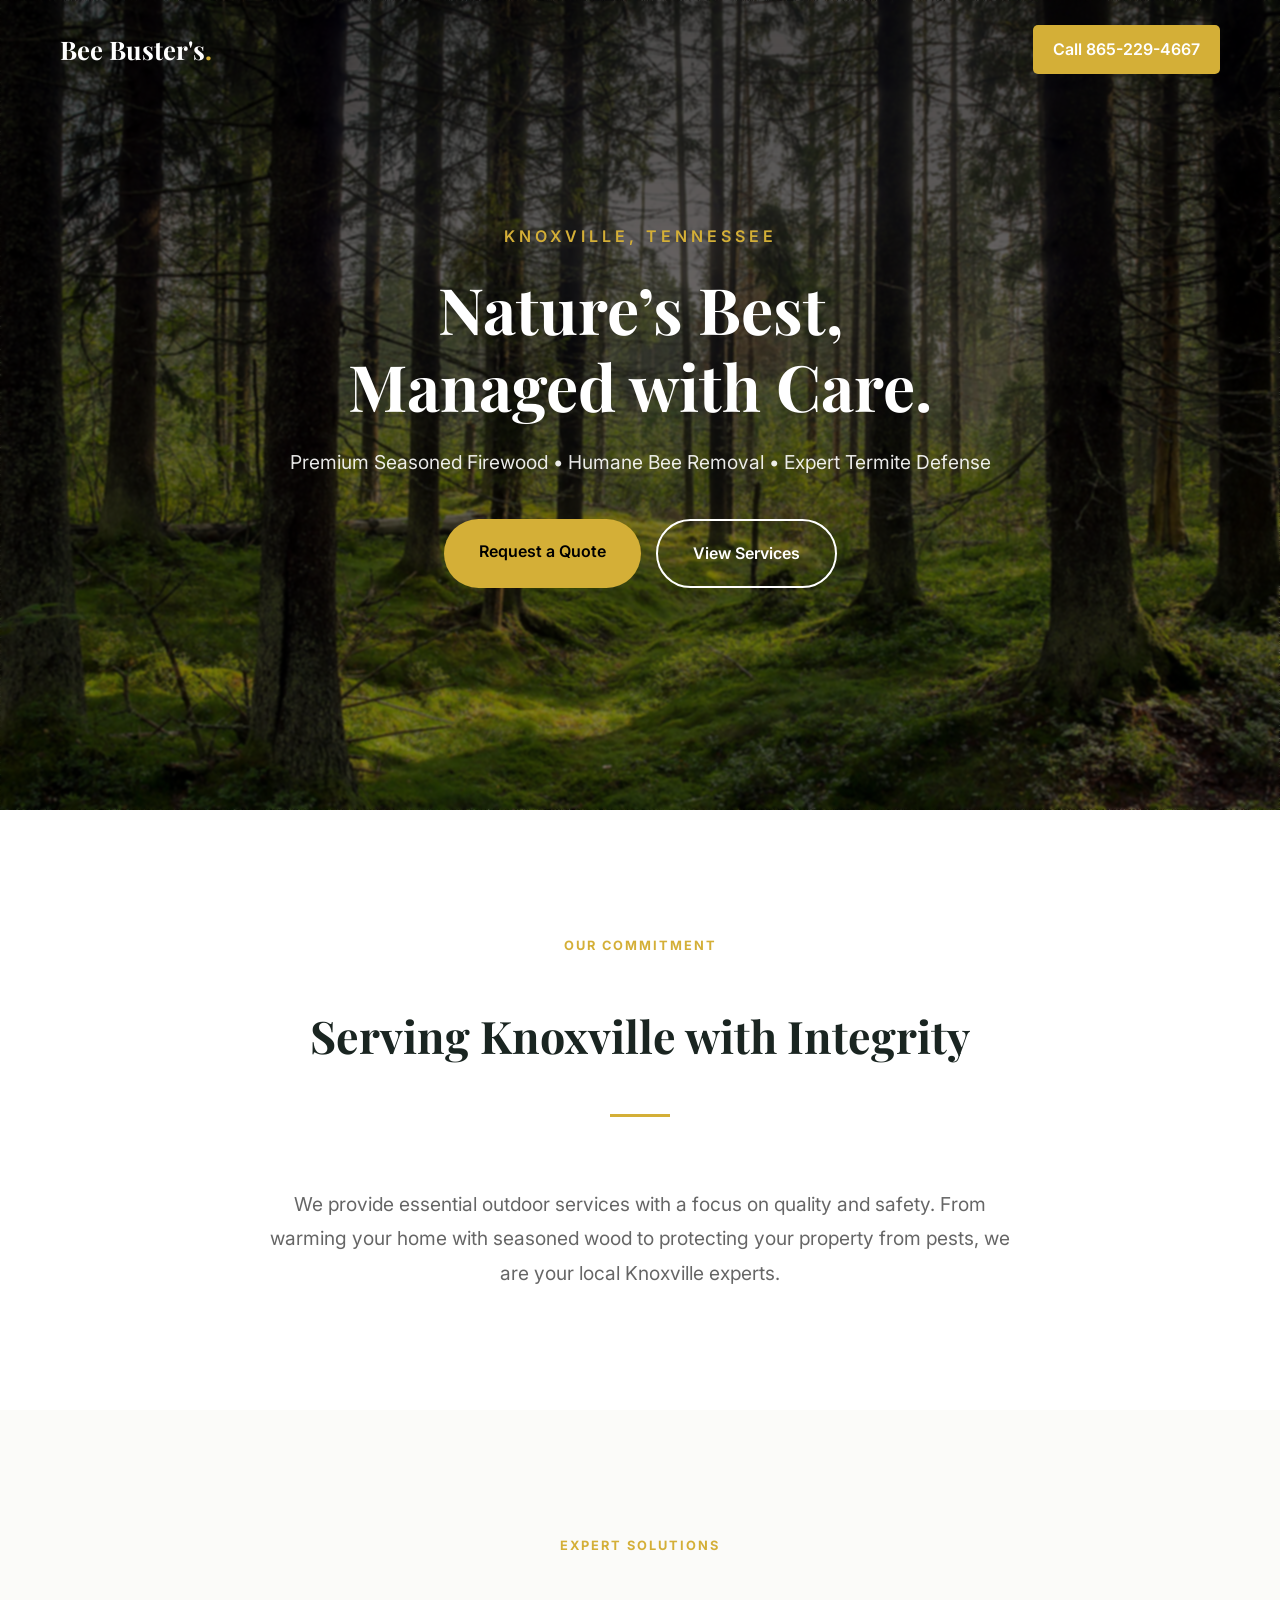
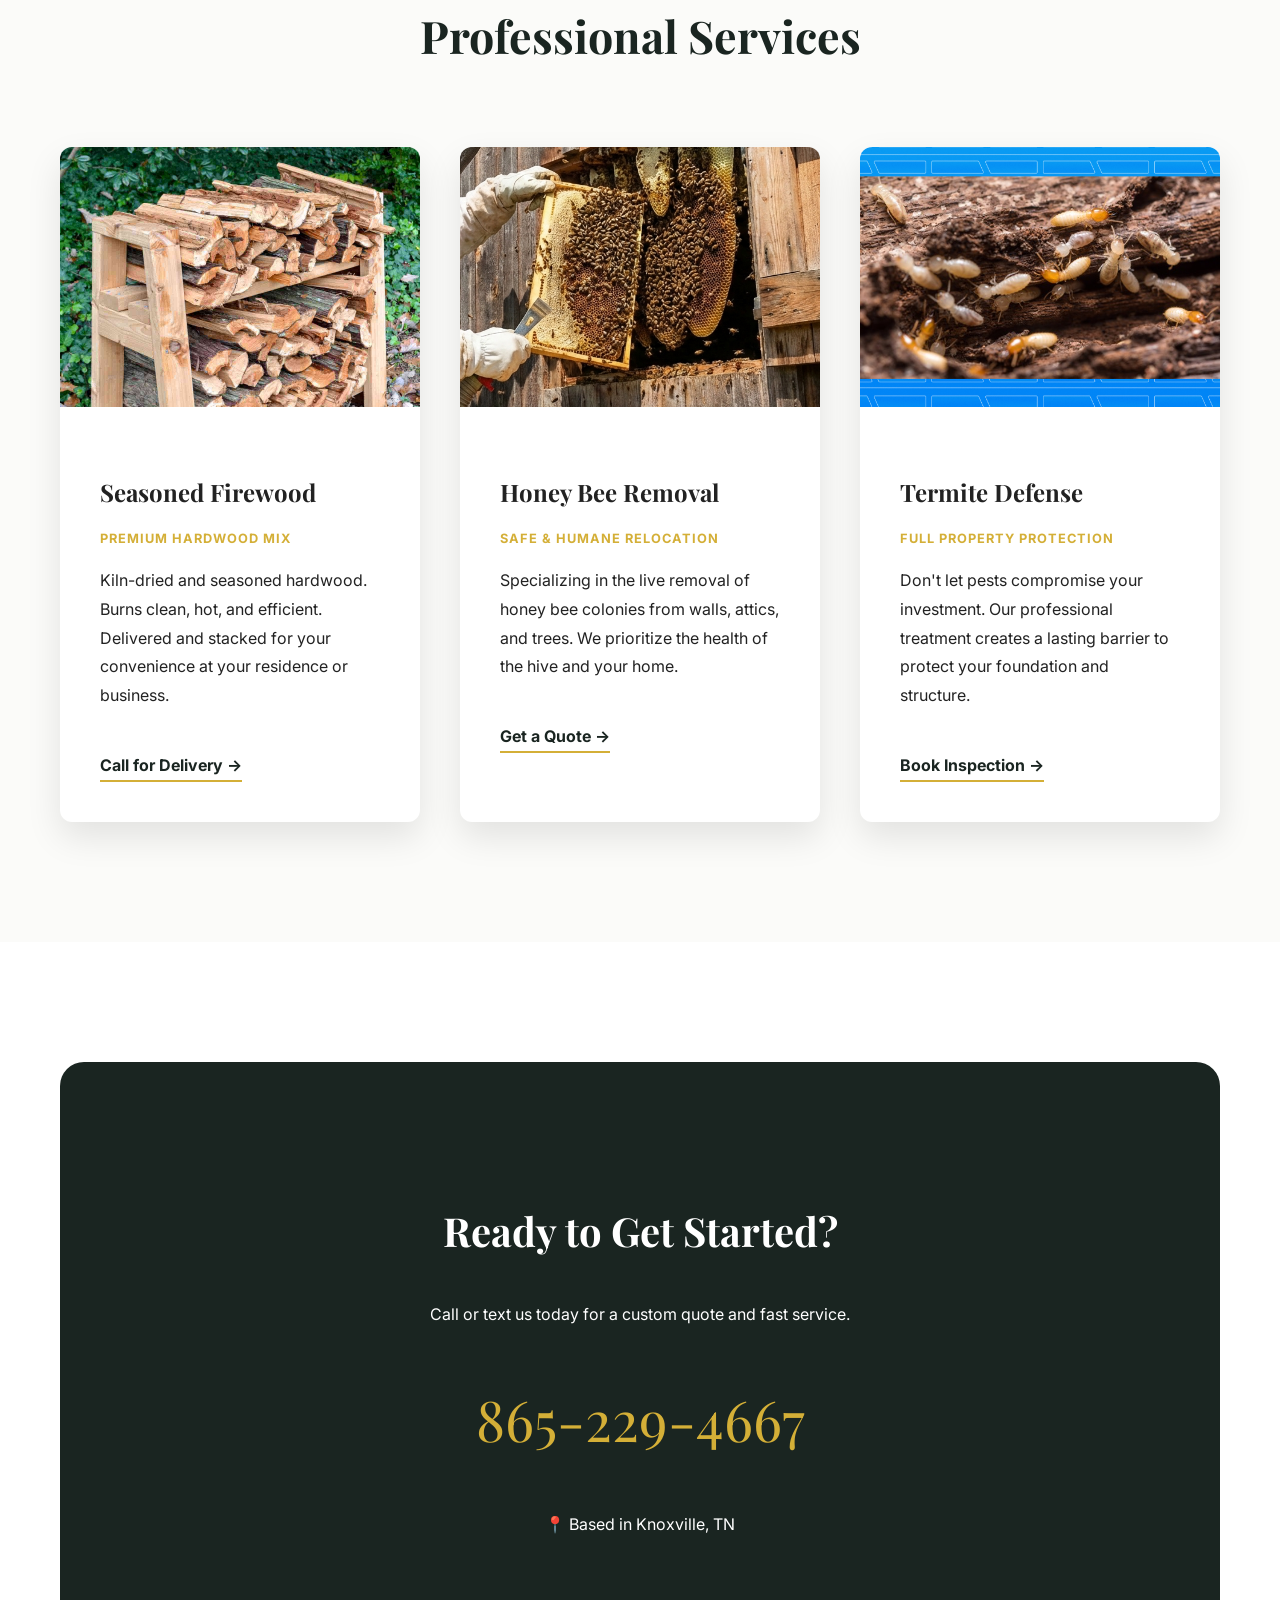
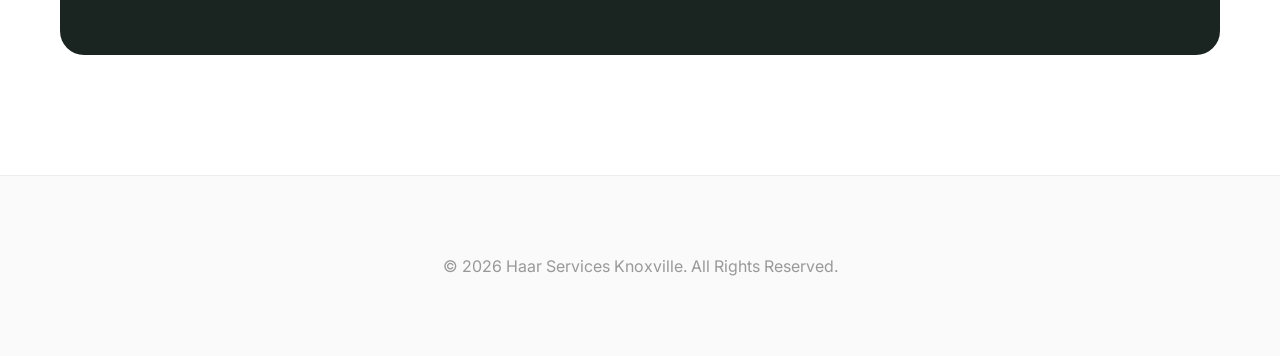
==== commit ae9415bf: "Revert "Add creator contact section with toggle functionality in footer" This reverts commit 813344f" ====
--- a/index.html
+++ b/index.html
@@ -103,17 +103,6 @@
 <footer>
     <div class="container">
         <p>© 2026 Haar Services Knoxville. All Rights Reserved.</p>
-        <div class="creator-badge">
-            <button class="creator-toggle" type="button" aria-expanded="false" aria-controls="creator-contact">
-                Need a website?
-            </button>
-            <div class="creator-contact" id="creator-contact" hidden>
-                <span>Call/Text:</span>
-                <a href="tel:4044836216">404-483-6216</a>
-                <span>or Email me at:</span>
-                <a href="mailto:mehta.dimple94@gmail.com?subject=Website%20Inquiry">mehta.dimple94@gmail.com</a>
-            </div>
-        </div>
     </div>
 </footer>
 
@@ -133,17 +122,6 @@
         if (window.scrollY > 50) nav.classList.add('scrolled');
         else nav.classList.remove('scrolled');
     });
-
-    const creatorToggle = document.querySelector('.creator-toggle');
-    const creatorContact = document.getElementById('creator-contact');
-
-    if (creatorToggle && creatorContact) {
-        creatorToggle.addEventListener('click', () => {
-            const isExpanded = creatorToggle.getAttribute('aria-expanded') === 'true';
-            creatorToggle.setAttribute('aria-expanded', String(!isExpanded));
-            creatorContact.hidden = isExpanded;
-        });
-    }
 </script>
 
 </body>
--- a/style.css
+++ b/style.css
@@ -123,79 +123,8 @@
 
 footer { padding: 60px 0; text-align: center; background: #fafafa; color: #999; border-top: 1px solid #eee; }
 
-.creator-badge {
-    display: inline-grid;
-    justify-items: center;
-    gap: 10px;
-    margin-top: 16px;
-    font-size: 0.95rem;
-    line-height: 1.2;
-}
-
-.creator-toggle {
-    border: 1px solid rgba(212, 175, 55, 0.35);
-    border-radius: 999px;
-    padding: 11px 18px;
-    color: var(--white);
-    background: linear-gradient(135deg, var(--primary), #2f4238);
-    box-shadow: 0 12px 28px rgba(26,37,33,0.18);
-    font: inherit;
-    font-weight: 700;
-    cursor: pointer;
-    transition: 0.25s ease;
-}
-
-.creator-toggle::after {
-    content: ">";
-    display: inline-block;
-    margin-left: 7px;
-    color: var(--accent);
-    font-weight: 700;
-    transition: 0.25s ease;
-}
-
-.creator-toggle[aria-expanded="true"]::after {
-    transform: rotate(90deg);
-}
-
-.creator-toggle:hover {
-    border-color: var(--accent);
-    transform: translateY(-2px);
-    box-shadow: 0 16px 34px rgba(26,37,33,0.22);
-}
-
-.creator-contact {
-    display: inline-flex;
-    align-items: center;
-    justify-content: center;
-    flex-wrap: wrap;
-    gap: 6px;
-    max-width: 100%;
-    padding: 11px 16px;
-    border: 1px solid #e6e0d2;
-    border-radius: 14px;
-    color: #777;
-    background: var(--white);
-    box-shadow: 0 10px 24px rgba(0,0,0,0.06);
-}
-
-.creator-contact[hidden] {
-    display: none;
-}
-
-.creator-badge a {
-    color: var(--primary);
-    font-weight: 700;
-    text-decoration: none;
-}
-
-.creator-badge a:hover {
-    color: var(--accent);
-}
-
 @media (max-width: 768px) {
     .hero h1 { font-size: 2.8rem; }
     .big-phone { font-size: 2.2rem; }
     .section-header h2 { font-size: 2.2rem; }
-    .creator-contact { max-width: 320px; }
-}
+}
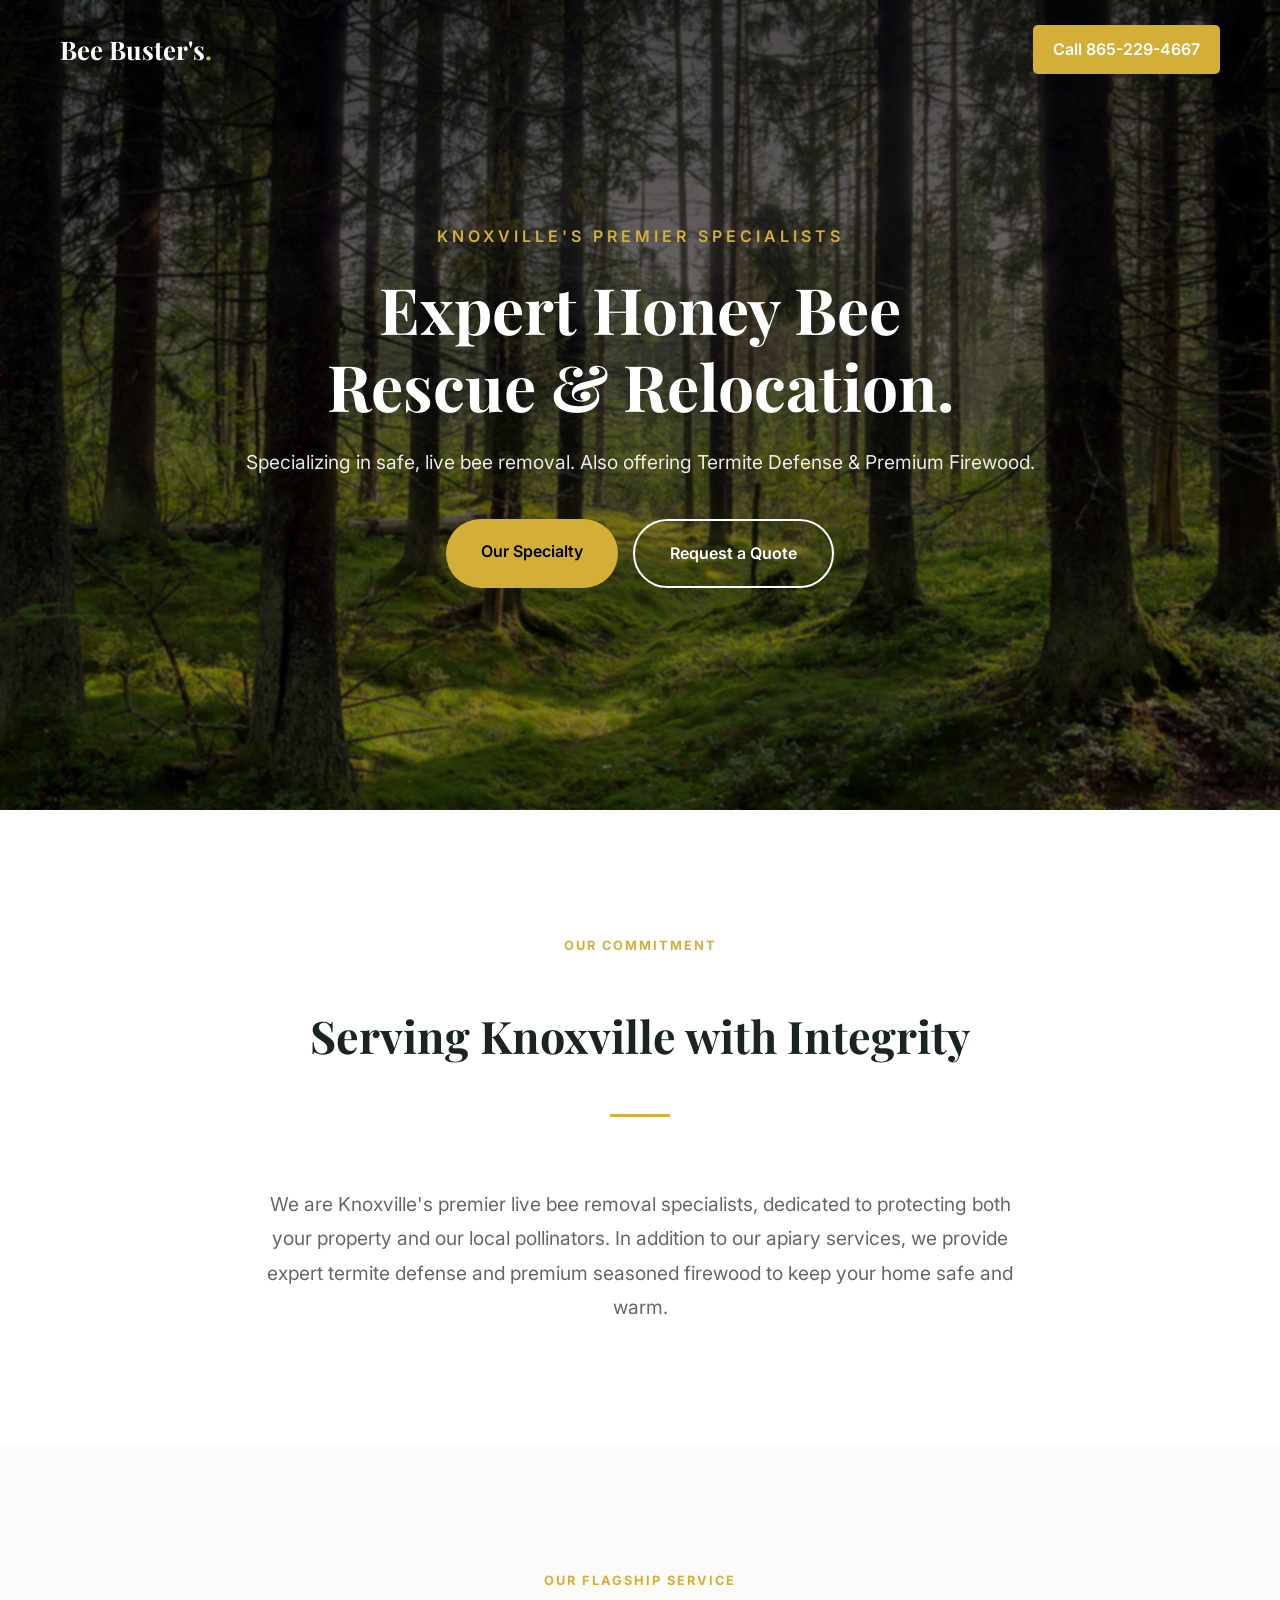
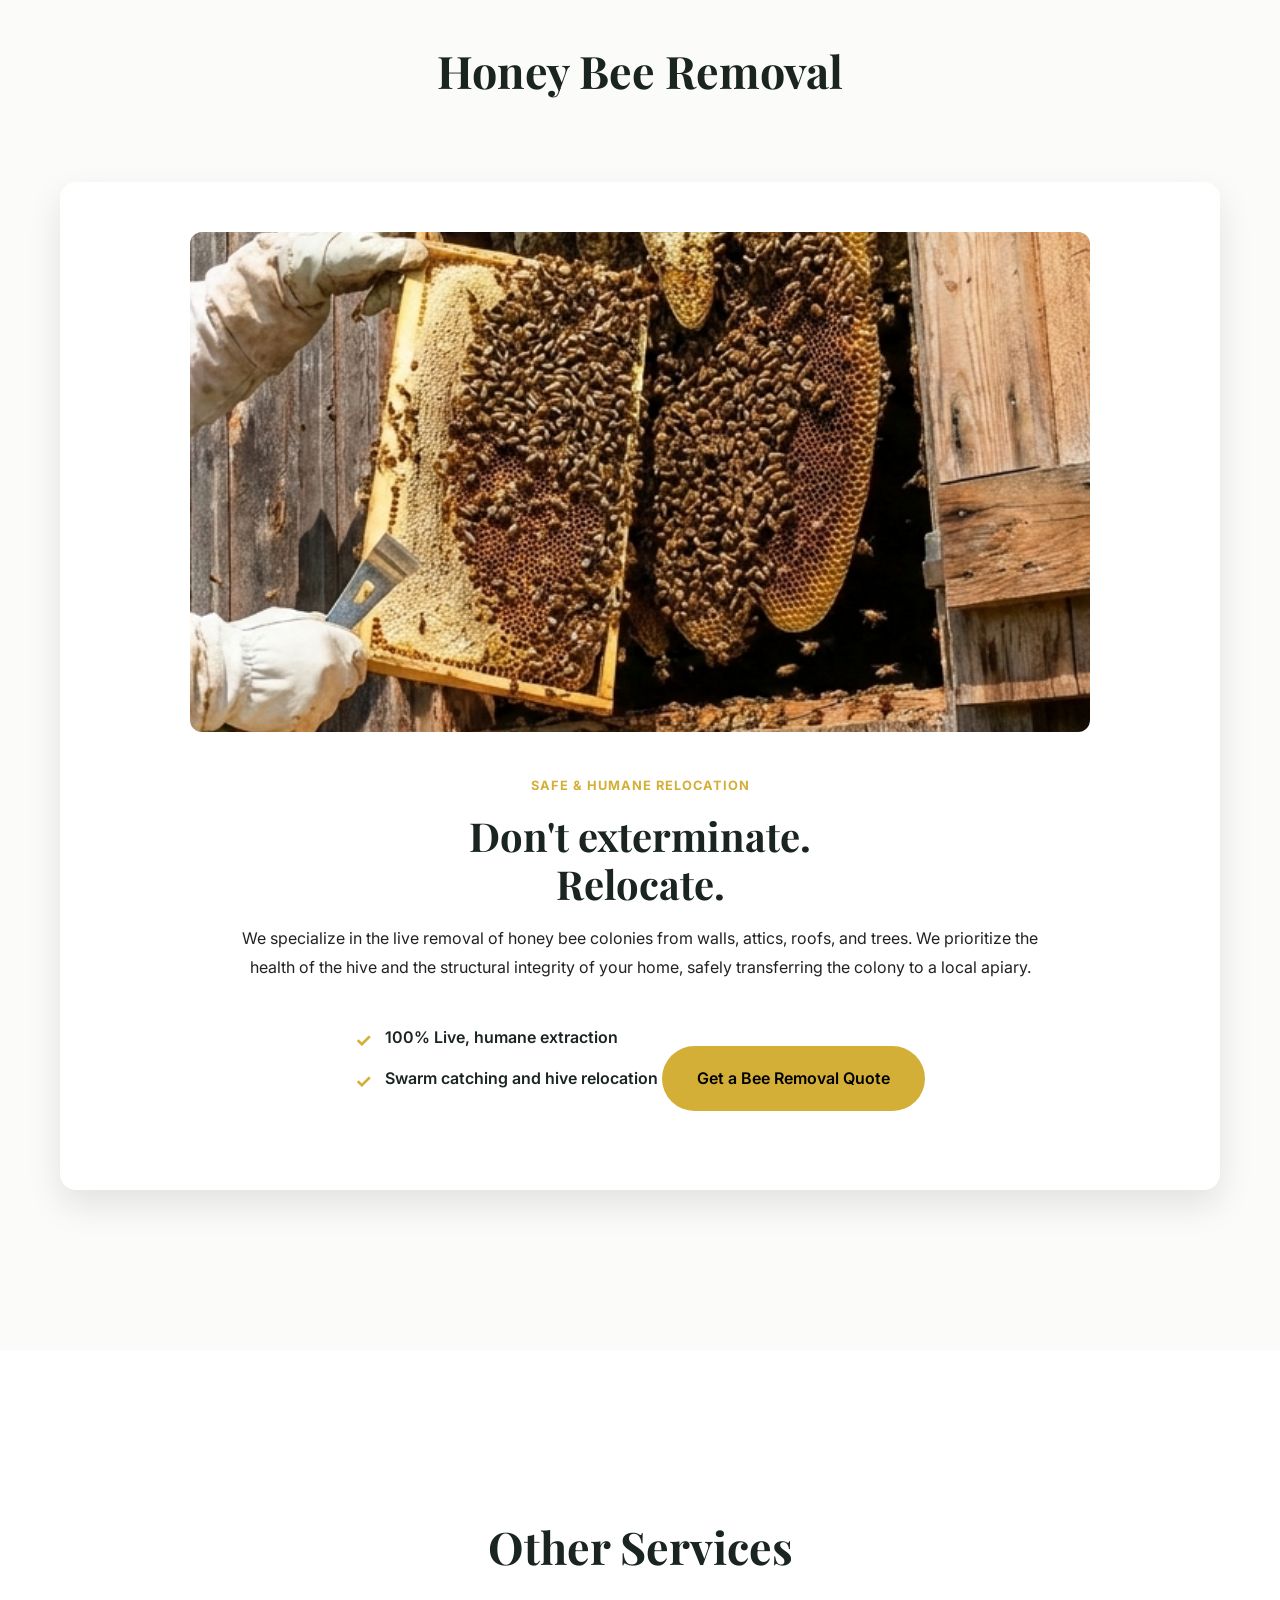
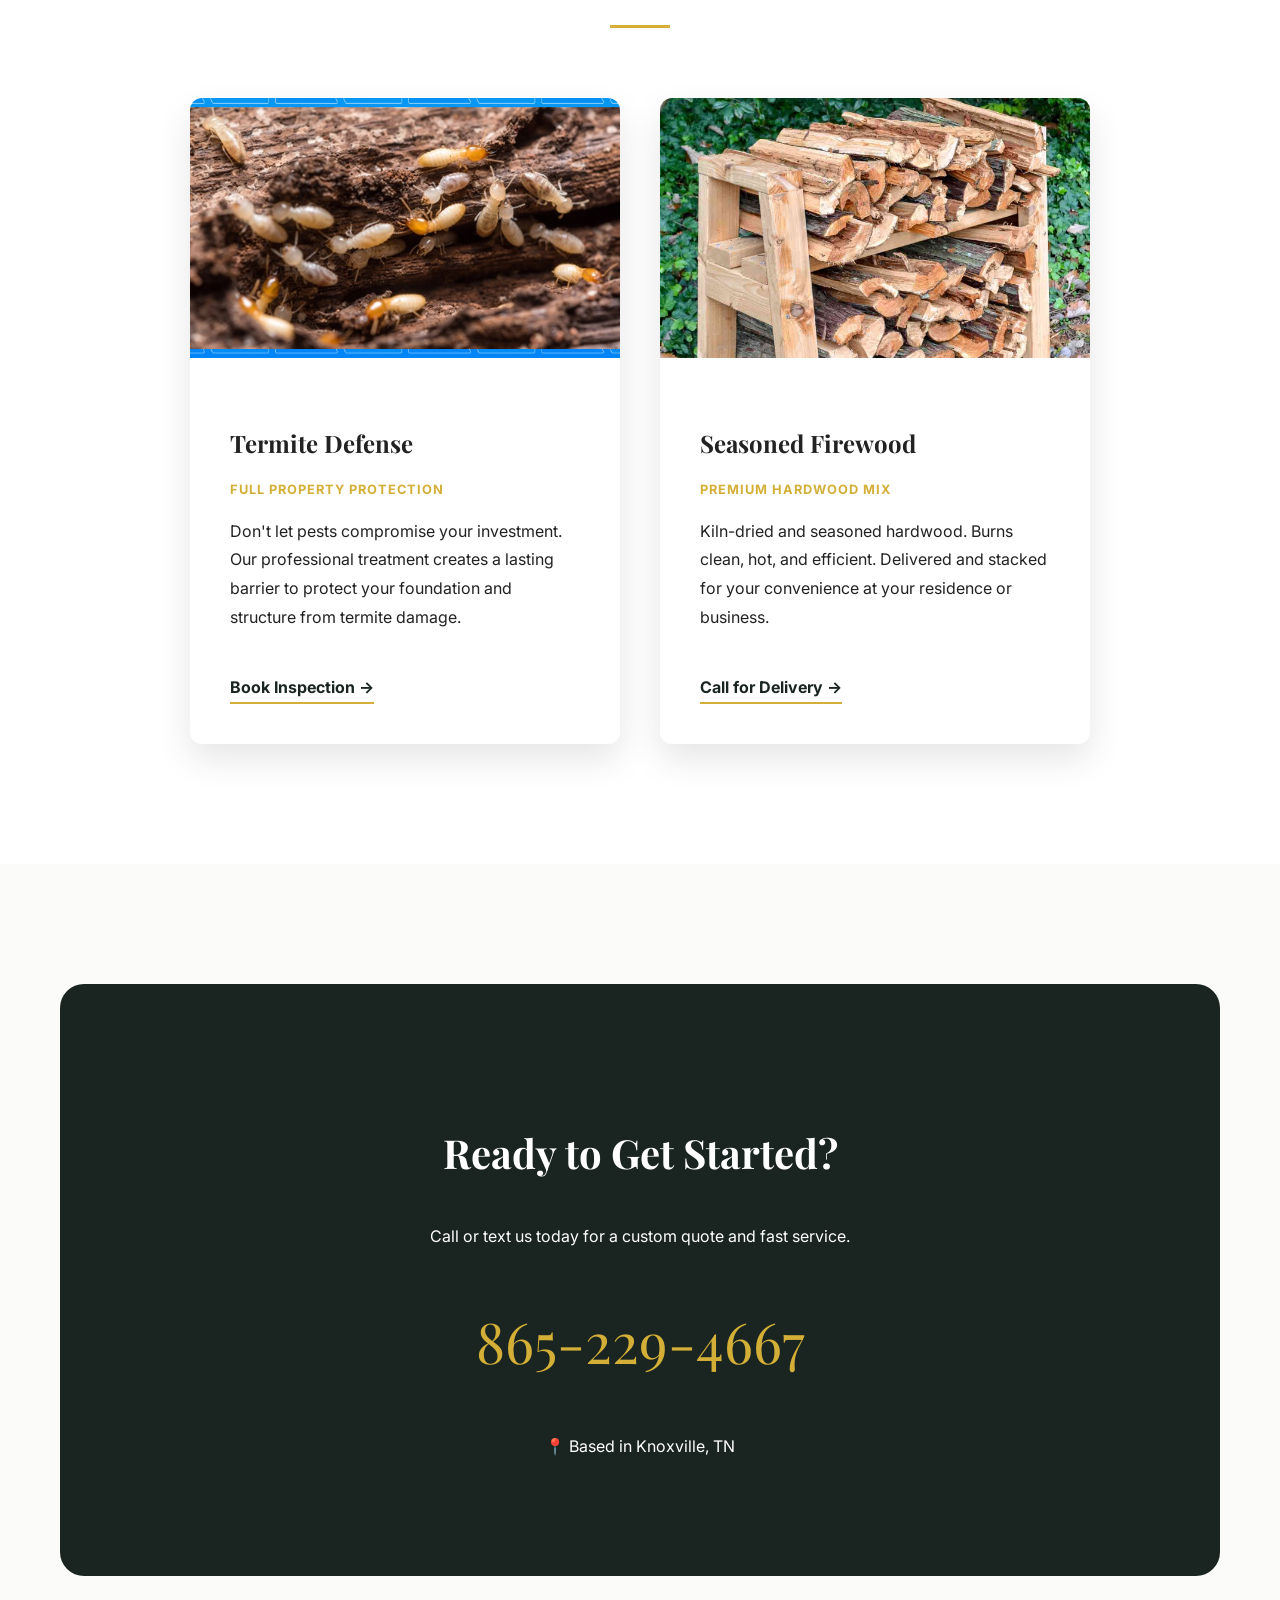
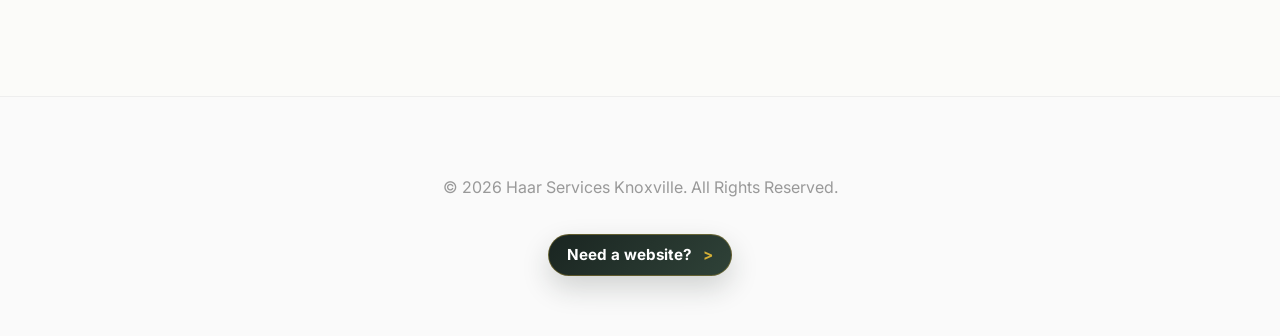
==== commit 9e3e34c5: "Add website creator badge to live branch" ====
--- a/index.html
+++ b/index.html
@@ -3,7 +3,7 @@
 <head>
     <meta charset="UTF-8">
     <meta name="viewport" content="width=device-width, initial-scale=1.0">
-    <title>Haar Services | Firewood, Bee Removal & Termite Control</title>
+    <title>Bee Buster's | Expert Honey Bee Removal</title>
     <link rel="stylesheet" href="style.css">
     <link rel="preconnect" href="https://fonts.googleapis.com">
     <link rel="preconnect" href="https://fonts.gstatic.com" crossorigin>
@@ -21,12 +21,12 @@
 <header class="hero">
     <div class="hero-overlay"></div>
     <div class="hero-content fade-in">
-        <span class="hero-subtitle">Knoxville, Tennessee</span>
-        <h1>Nature’s Best,<br>Managed with Care.</h1>
-        <p>Premium Seasoned Firewood • Humane Bee Removal • Expert Termite Defense</p>
+        <span class="hero-subtitle">Knoxville's Premier Specialists</span>
+        <h1>Expert Honey Bee<br>Rescue & Relocation.</h1>
+        <p>Specializing in safe, live bee removal. Also offering Termite Defense & Premium Firewood.</p>
         <div class="hero-buttons">
-            <a href="tel:8652294667" class="call-btn primary-btn">Request a Quote</a>
-            <a href="#services" class="call-btn secondary-btn">View Services</a>
+            <a href="#bee-removal" class="call-btn primary-btn">Our Specialty</a>
+            <a href="tel:8652294667" class="call-btn secondary-btn">Request a Quote</a>
         </div>
     </div>
 </header>
@@ -38,19 +38,58 @@
             <h2>Serving Knoxville with Integrity</h2>
             <div class="divider"></div>
         </div>
-        <p class="lead-text">We provide essential outdoor services with a focus on quality and safety. From warming your home with seasoned wood to protecting your property from pests, we are your local Knoxville experts.</p>
+        <p class="lead-text">We are Knoxville's premier live bee removal specialists, dedicated to protecting both your property and our local pollinators. In addition to our apiary services, we provide expert termite defense and premium seasoned firewood to keep your home safe and warm.</p>
     </div>
 </section>
 
-<section id="services" class="services section-pad bg-light">
+<section id="bee-removal" class="services section-pad bg-light">
     <div class="container">
         <div class="section-header fade-in">
-            <span class="pre-title">Expert Solutions</span>
-            <h2>Professional Services</h2>
+            <span class="pre-title">Our Flagship Service</span>
+            <h2>Honey Bee Removal</h2>
         </div>
         
-        <div class="service-container">
+        <div class="featured-service fade-in delay-1">
+            <div class="featured-img-wrapper">
+                <img src="images/bee_removal.jpg" alt="Live Honey Bee Removal Service">
+            </div>
+            <div class="featured-content">
+                <p class="sub-label">Safe & Humane Relocation</p>
+                <h3>Don't exterminate. <br>Relocate.</h3>
+                <p>We specialize in the live removal of honey bee colonies from walls, attics, roofs, and trees. We prioritize the health of the hive and the structural integrity of your home, safely transferring the colony to a local apiary.</p>
+                
+                <ul class="feature-list">
+                    <li>100% Live, humane extraction</li>
+                    <li>Swarm catching and hive relocation</li>
+                </ul>
+                
+                <a href="tel:8652294667" class="call-btn primary-btn" style="display: inline-block;">Get a Bee Removal Quote</a>
+            </div>
+        </div>
+    </div>
+</section>
+
+<section id="other-services" class="services section-pad">
+    <div class="container">
+        <div class="section-header fade-in">
+            <h2>Other Services</h2>
+            <div class="divider"></div>
+        </div>
+        
+        <div class="service-container other-services-grid">
             <div class="card fade-in delay-1">
+                <div class="card-image">
+                    <img src="images/termite.jpg" alt="Termite Removal">
+                </div>
+                <div class="card-content">
+                    <h3>Termite Defense</h3>
+                    <p class="sub-label">Full Property Protection</p>
+                    <p>Don't let pests compromise your investment. Our professional treatment creates a lasting barrier to protect your foundation and structure from termite damage.</p>
+                    <a href="tel:8652294667" class="text-link">Book Inspection &rarr;</a>
+                </div>
+            </div>
+
+            <div class="card fade-in delay-2">
                 <div class="card-image">
                     <img src="images/woodpile.jpg" alt="Seasoned Firewood">
                 </div>
@@ -61,35 +100,11 @@
                     <a href="tel:8652294667" class="text-link">Call for Delivery &rarr;</a>
                 </div>
             </div>
-
-            <div class="card fade-in delay-2">
-                <div class="card-image">
-                    <img src="images/bee_removal.jpg" alt="Honey Bee Removal">
-                </div>
-                <div class="card-content">
-                    <h3>Honey Bee Removal</h3>
-                    <p class="sub-label">Safe & Humane Relocation</p>
-                    <p>Specializing in the live removal of honey bee colonies from walls, attics, and trees. We prioritize the health of the hive and your home.</p>
-                    <a href="tel:8652294667" class="text-link">Get a Quote &rarr;</a>
-                </div>
-            </div>
-
-            <div class="card fade-in delay-3">
-                <div class="card-image">
-                    <img src="images/termite.jpg" alt="Termite Removal">
-                </div>
-                <div class="card-content">
-                    <h3>Termite Defense</h3>
-                    <p class="sub-label">Full Property Protection</p>
-                    <p>Don't let pests compromise your investment. Our professional treatment creates a lasting barrier to protect your foundation and structure.</p>
-                    <a href="tel:8652294667" class="text-link">Book Inspection &rarr;</a>
-                </div>
-            </div>
         </div>
     </div>
 </section>
 
-<section class="contact section-pad">
+<section class="contact section-pad bg-light">
     <div class="container fade-in">
         <div class="contact-box">
             <h2>Ready to Get Started?</h2>
@@ -103,6 +118,17 @@
 <footer>
     <div class="container">
         <p>© 2026 Haar Services Knoxville. All Rights Reserved.</p>
+        <div class="creator-badge">
+            <button class="creator-toggle" type="button" aria-expanded="false" aria-controls="creator-contact">
+                Need a website?
+            </button>
+            <div class="creator-contact" id="creator-contact" hidden>
+                <span>Call/Text:</span>
+                <a href="tel:4044836216">404-483-6216</a>
+                <span>or Email me at:</span>
+                <a href="mailto:mehta.dimple94@gmail.com?subject=Website%20Inquiry">mehta.dimple94@gmail.com</a>
+            </div>
+        </div>
     </div>
 </footer>
 
@@ -122,6 +148,17 @@
         if (window.scrollY > 50) nav.classList.add('scrolled');
         else nav.classList.remove('scrolled');
     });
+
+    const creatorToggle = document.querySelector('.creator-toggle');
+    const creatorContact = document.getElementById('creator-contact');
+
+    if (creatorToggle && creatorContact) {
+        creatorToggle.addEventListener('click', () => {
+            const isExpanded = creatorToggle.getAttribute('aria-expanded') === 'true';
+            creatorToggle.setAttribute('aria-expanded', String(!isExpanded));
+            creatorContact.hidden = isExpanded;
+        });
+    }
 </script>
 
 </body>
--- a/style.css
+++ b/style.css
@@ -89,8 +89,85 @@
 .divider { width: 60px; height: 3px; background: var(--accent); margin: 20px auto; }
 .lead-text { max-width: 750px; margin: 0 auto; text-align: center; font-size: 1.2rem; color: #666; }
 
-/* --- Service Cards --- */
+/* --- Featured Service (Bee Removal) --- */
+.featured-service {
+    display: flex;
+    flex-direction: column; /* Stacks the image and text vertically */
+    gap: 30px;
+    align-items: center;    /* Centers everything horizontally */
+    text-align: center;     /* Centers the text */
+    background: white;
+    border-radius: 16px;
+    overflow: hidden;
+    box-shadow: var(--shadow);
+    padding: 50px 40px;
+    margin-bottom: 40px;
+}
+
+.featured-img-wrapper {
+    width: 100%;
+    max-width: 900px; /* Prevents the image from getting overly massive on large screens */
+    border-radius: 12px;
+    overflow: hidden;
+}
+
+.featured-img-wrapper img {
+    width: 100%;
+    height: 100%;
+    max-height: 500px; /* Keeps the image at a nice cinematic height */
+    object-fit: cover;
+    display: block;
+    transition: 0.6s ease;
+}
+
+.featured-service:hover .featured-img-wrapper img {
+    transform: scale(1.03);
+}
+
+.featured-content {
+    width: 100%;
+    max-width: 800px; /* Keeps text lines from getting too wide to read easily */
+    padding: 0;
+}
+
+.featured-content h3 {
+    font-family: var(--font-heading);
+    font-size: 2.5rem;
+    color: var(--primary);
+    margin-top: 0;
+    margin-bottom: 15px;
+    line-height: 1.2;
+}
+
+.feature-list {
+    list-style: none;
+    padding: 0;
+    margin: 25px auto 35px auto; /* Centers the list block itself */
+    display: inline-block;       /* Allows auto margins to center it */
+    text-align: left;            /* Keeps the text and checkmarks aligned nicely to the left */
+}
+
+.feature-list li {
+    margin-bottom: 12px;
+    padding-left: 30px;
+    position: relative;
+    font-weight: 600;
+    color: var(--primary);
+}
+
+.feature-list li::before {
+    content: '✓';
+    color: var(--accent);
+    position: absolute;
+    left: 0;
+    font-size: 1.2rem;
+    font-weight: bold;
+}
+
+/* --- Service Cards (Termites & Firewood) --- */
 .service-container { display: grid; grid-template-columns: repeat(auto-fit, minmax(320px, 1fr)); gap: 40px; }
+.other-services-grid { max-width: 900px; margin: 0 auto; } /* Keeps 2 cards from stretching too wide */
+
 .card {
     background: white; border-radius: 12px; overflow: hidden;
     box-shadow: var(--shadow); transition: 0.4s ease;
@@ -123,8 +200,87 @@
 
 footer { padding: 60px 0; text-align: center; background: #fafafa; color: #999; border-top: 1px solid #eee; }
 
+.creator-badge {
+    display: inline-grid;
+    justify-items: center;
+    gap: 10px;
+    margin-top: 16px;
+    font-size: 0.95rem;
+    line-height: 1.2;
+}
+
+.creator-toggle {
+    border: 1px solid rgba(212, 175, 55, 0.35);
+    border-radius: 999px;
+    padding: 11px 18px;
+    color: var(--white);
+    background: linear-gradient(135deg, var(--primary), #2f4238);
+    box-shadow: 0 12px 28px rgba(26,37,33,0.18);
+    font: inherit;
+    font-weight: 700;
+    cursor: pointer;
+    transition: 0.25s ease;
+}
+
+.creator-toggle::after {
+    content: ">";
+    display: inline-block;
+    margin-left: 7px;
+    color: var(--accent);
+    font-weight: 700;
+    transition: 0.25s ease;
+}
+
+.creator-toggle[aria-expanded="true"]::after {
+    transform: rotate(90deg);
+}
+
+.creator-toggle:hover {
+    border-color: var(--accent);
+    transform: translateY(-2px);
+    box-shadow: 0 16px 34px rgba(26,37,33,0.22);
+}
+
+.creator-contact {
+    display: inline-flex;
+    align-items: center;
+    justify-content: center;
+    flex-wrap: wrap;
+    gap: 6px;
+    max-width: 100%;
+    padding: 11px 16px;
+    border: 1px solid #e6e0d2;
+    border-radius: 14px;
+    color: #777;
+    background: var(--white);
+    box-shadow: 0 10px 24px rgba(0,0,0,0.06);
+}
+
+.creator-contact[hidden] {
+    display: none;
+}
+
+.creator-badge a {
+    color: var(--primary);
+    font-weight: 700;
+    text-decoration: none;
+}
+
+.creator-badge a:hover {
+    color: var(--accent);
+}
+
+/* --- Responsive Media Queries --- */
+@media (max-width: 900px) {
+    /* Adjusts the featured bee section padding for tablets/mobile */
+    .featured-service { padding: 25px; }
+    .featured-img-wrapper img { min-height: 250px; }
+}
+
 @media (max-width: 768px) {
+    /* General mobile adjustments */
     .hero h1 { font-size: 2.8rem; }
     .big-phone { font-size: 2.2rem; }
     .section-header h2 { font-size: 2.2rem; }
-}+    .creator-contact { max-width: 320px; }
+}
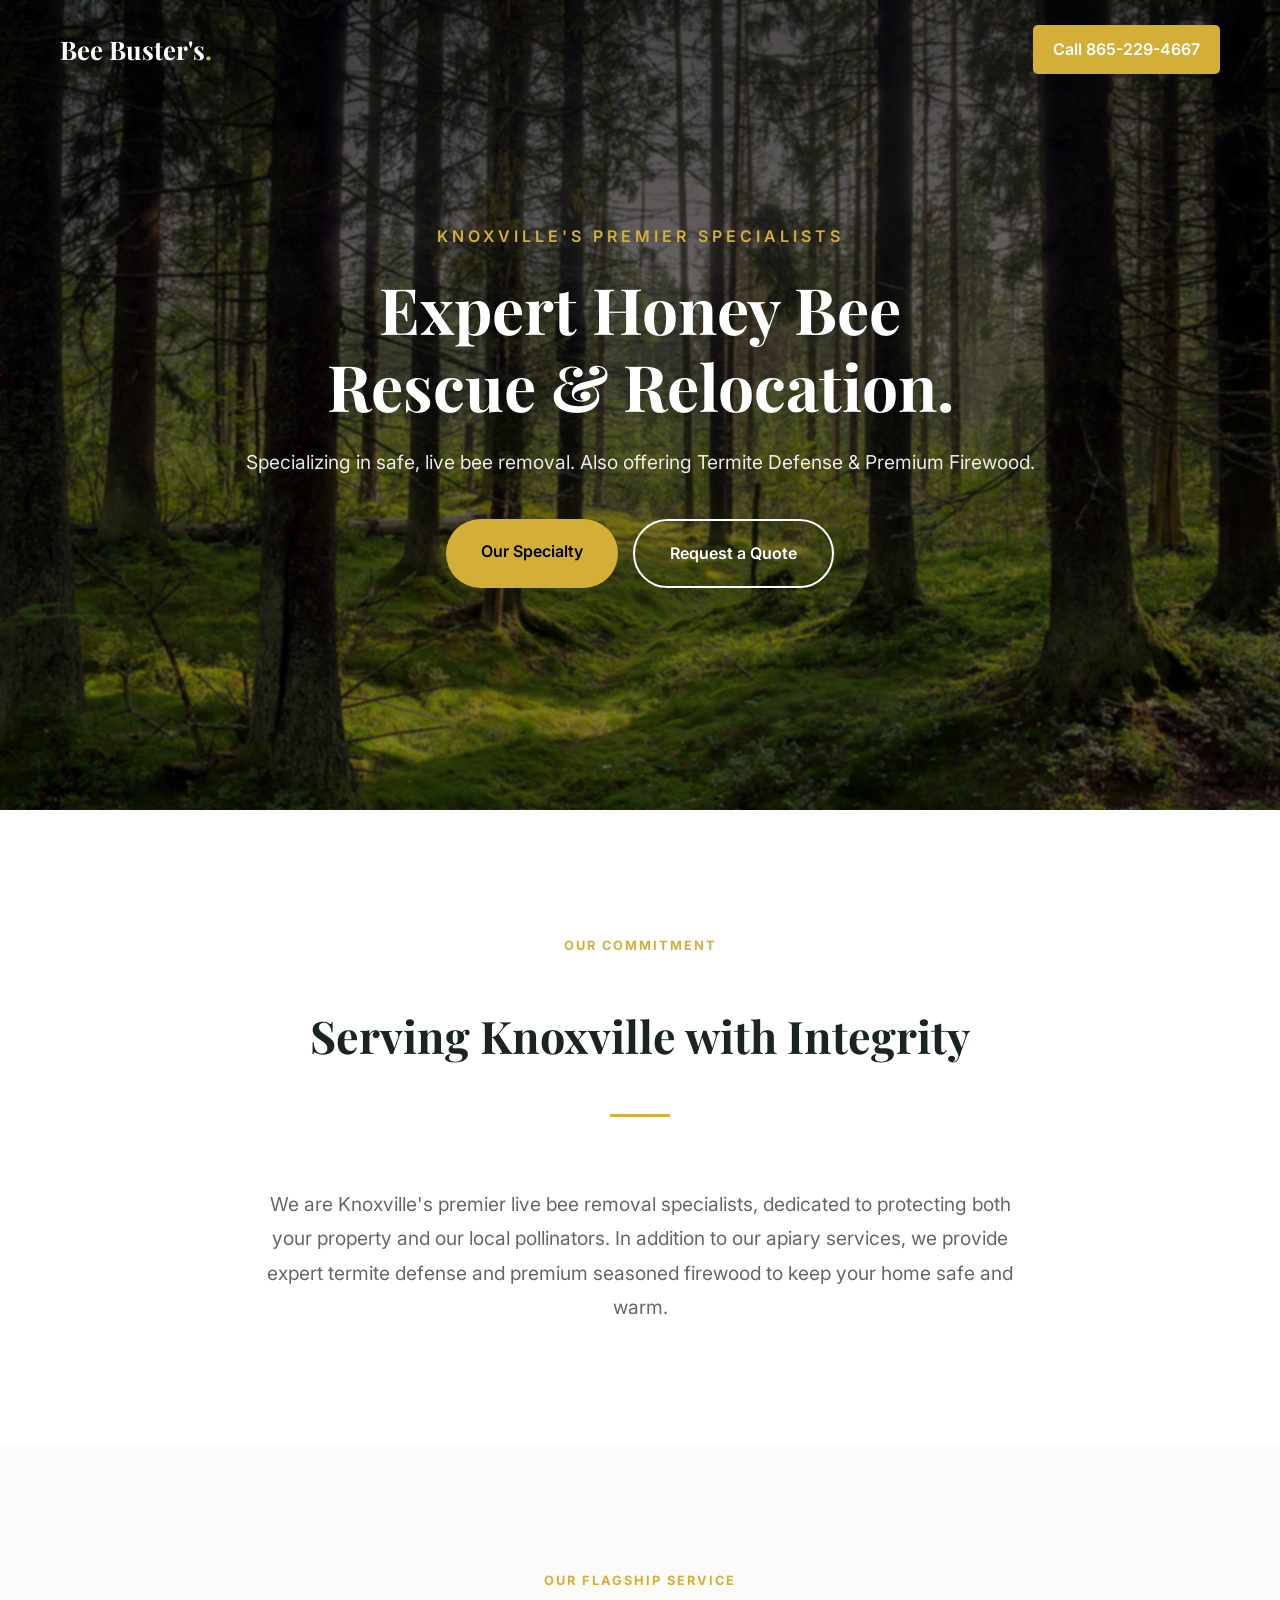
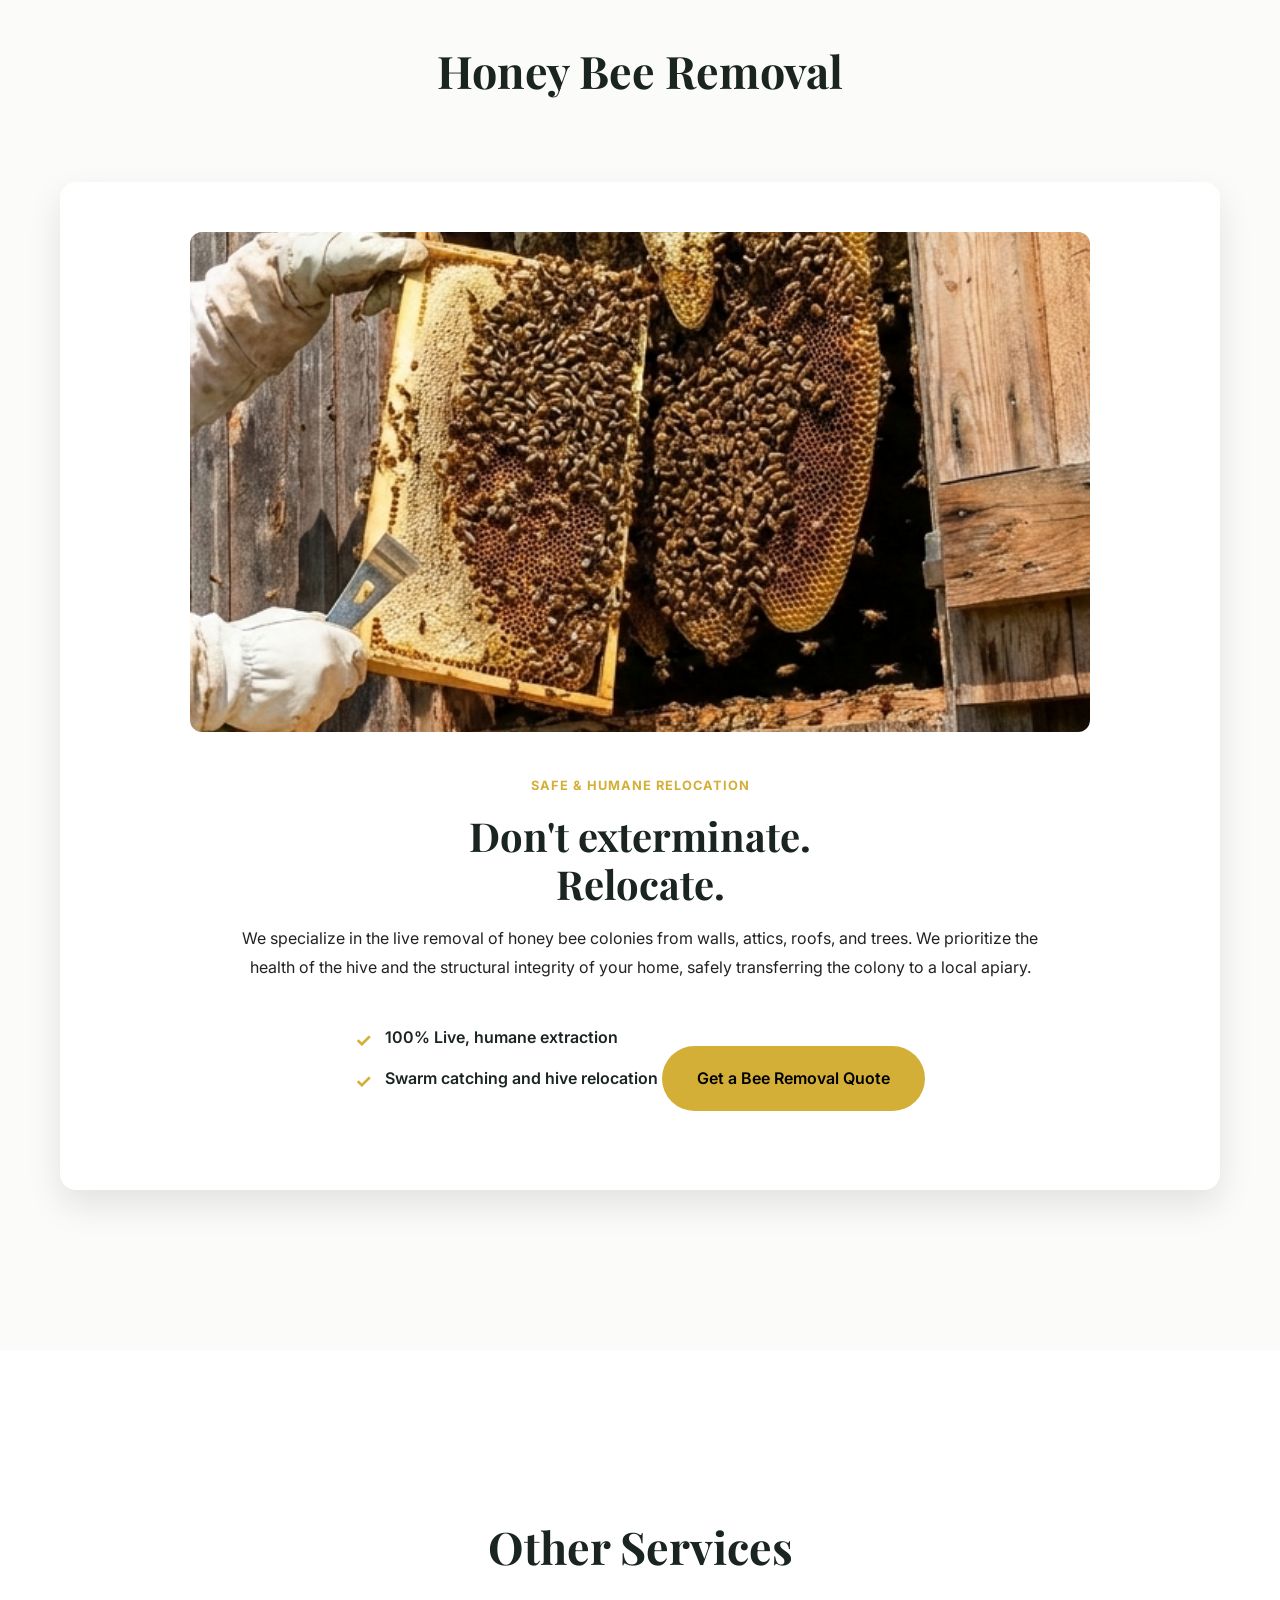
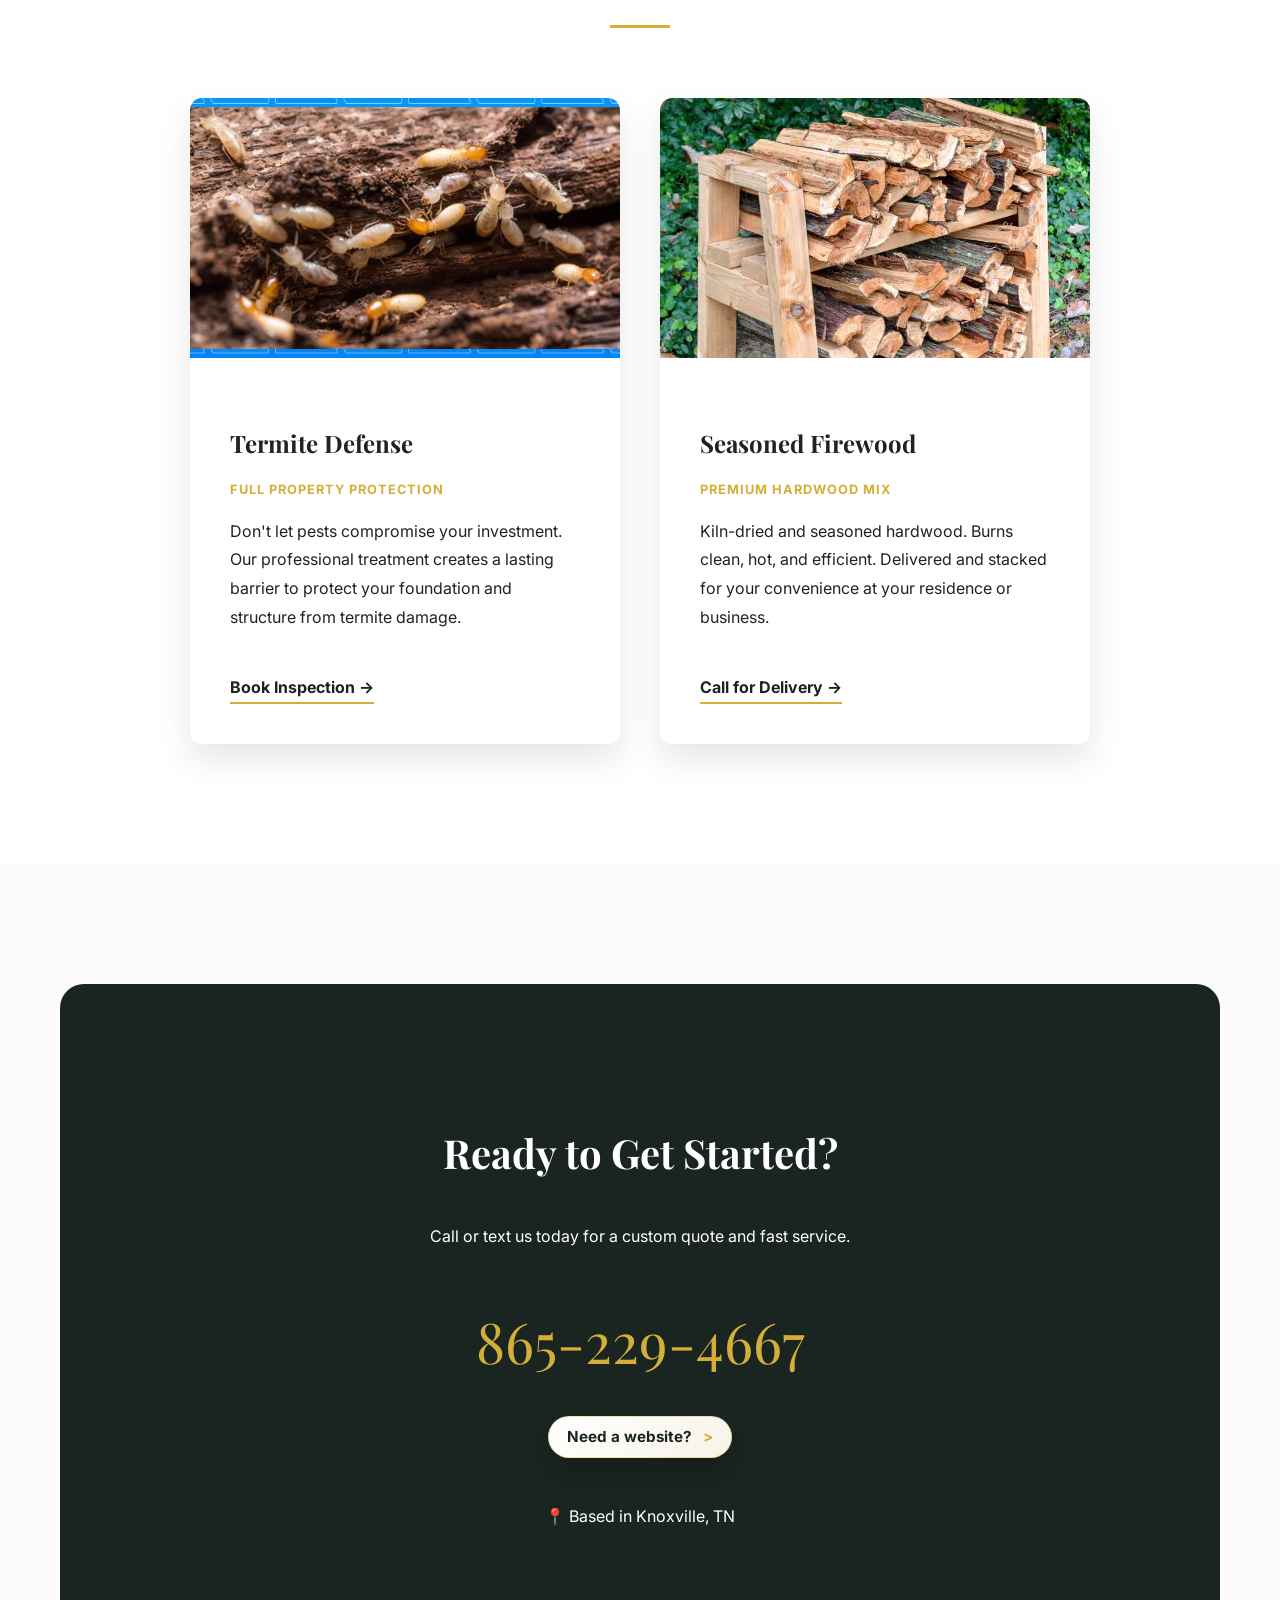
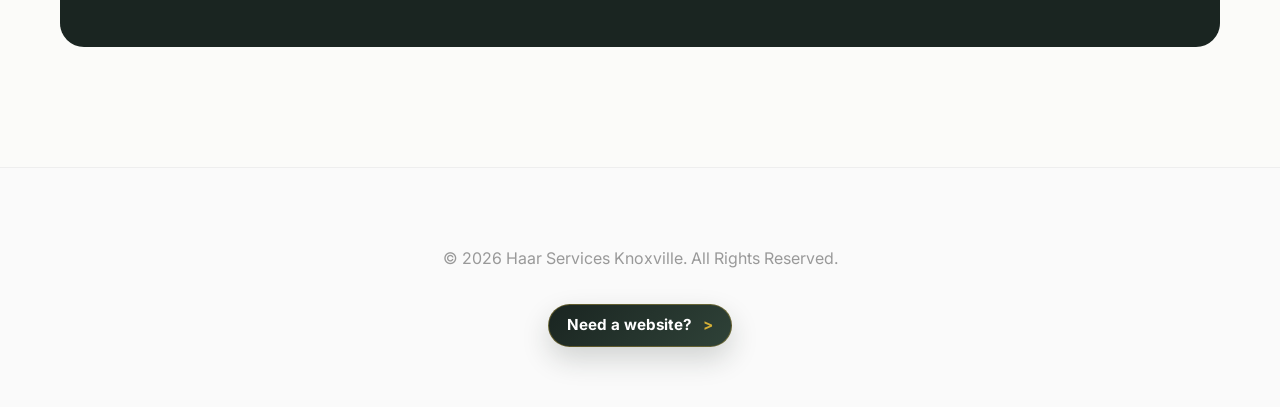
==== commit f968ddc7: "Add website badge below phone contact" ====
--- a/index.html
+++ b/index.html
@@ -110,6 +110,17 @@
             <h2>Ready to Get Started?</h2>
             <p>Call or text us today for a custom quote and fast service.</p>
             <a href="tel:8652294667" class="big-phone">865-229-4667</a>
+            <div class="creator-badge">
+                <button class="creator-toggle" type="button" aria-expanded="false" aria-controls="creator-contact-main">
+                    Need a website?
+                </button>
+                <div class="creator-contact" id="creator-contact-main" hidden>
+                    <span>Call/Text:</span>
+                    <a href="tel:4044836216">404-483-6216</a>
+                    <span>or Email me at:</span>
+                    <a href="mailto:mehta.dimple94@gmail.com?subject=Website%20Inquiry">mehta.dimple94@gmail.com</a>
+                </div>
+            </div>
             <p class="location">📍 Based in Knoxville, TN</p>
         </div>
     </div>
@@ -119,10 +130,10 @@
     <div class="container">
         <p>© 2026 Haar Services Knoxville. All Rights Reserved.</p>
         <div class="creator-badge">
-            <button class="creator-toggle" type="button" aria-expanded="false" aria-controls="creator-contact">
+            <button class="creator-toggle" type="button" aria-expanded="false" aria-controls="creator-contact-footer">
                 Need a website?
             </button>
-            <div class="creator-contact" id="creator-contact" hidden>
+            <div class="creator-contact" id="creator-contact-footer" hidden>
                 <span>Call/Text:</span>
                 <a href="tel:4044836216">404-483-6216</a>
                 <span>or Email me at:</span>
@@ -149,16 +160,17 @@
         else nav.classList.remove('scrolled');
     });
 
-    const creatorToggle = document.querySelector('.creator-toggle');
-    const creatorContact = document.getElementById('creator-contact');
+    document.querySelectorAll('.creator-toggle').forEach((creatorToggle) => {
+        const creatorContact = document.getElementById(creatorToggle.getAttribute('aria-controls'));
 
-    if (creatorToggle && creatorContact) {
-        creatorToggle.addEventListener('click', () => {
-            const isExpanded = creatorToggle.getAttribute('aria-expanded') === 'true';
-            creatorToggle.setAttribute('aria-expanded', String(!isExpanded));
-            creatorContact.hidden = isExpanded;
-        });
-    }
+        if (creatorContact) {
+            creatorToggle.addEventListener('click', () => {
+                const isExpanded = creatorToggle.getAttribute('aria-expanded') === 'true';
+                creatorToggle.setAttribute('aria-expanded', String(!isExpanded));
+                creatorContact.hidden = isExpanded;
+            });
+        }
+    });
 </script>
 
 </body>
--- a/style.css
+++ b/style.css
@@ -190,6 +190,13 @@
 }
 .contact-box h2 { font-family: var(--font-heading); font-size: 2.5rem; }
 .big-phone { display: block; font-size: 3.5rem; color: var(--accent); margin: 40px 0; font-family: var(--font-heading); text-decoration: none; }
+.contact-box .big-phone { margin-bottom: 24px; }
+.contact-box .creator-badge { margin-top: 0; margin-bottom: 28px; }
+.contact-box .creator-toggle {
+    color: var(--primary);
+    background: linear-gradient(135deg, #ffffff, #f7f3e8);
+    box-shadow: 0 14px 32px rgba(0,0,0,0.22);
+}
 
 /* --- Animations --- */
 .fade-in { opacity: 0; transform: translateY(40px); transition: 1s cubic-bezier(0.22, 1, 0.36, 1); }
